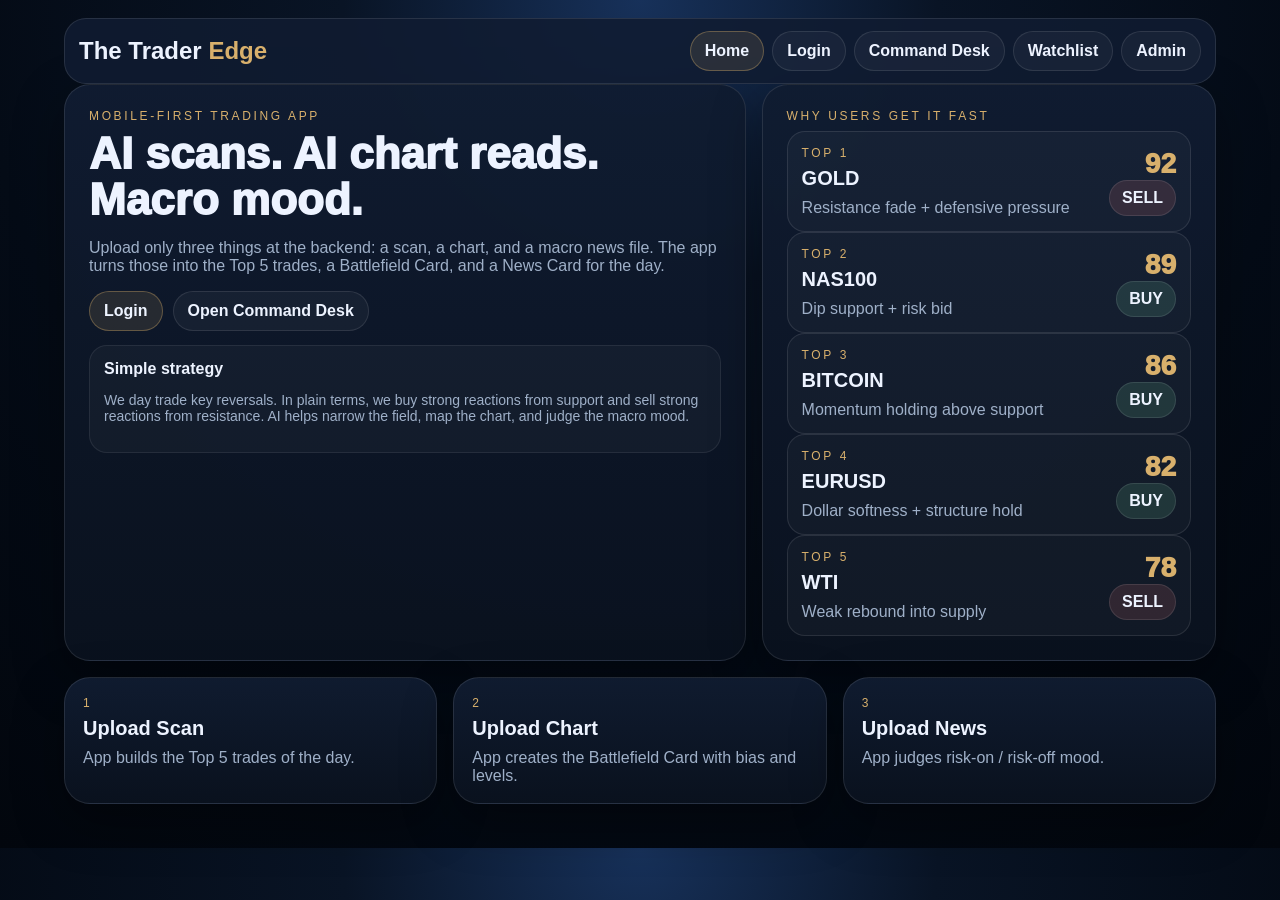
==== index.html @ cbb63a42 "Simplify app to 3-upload flow ￼" ====
<!doctype html><html><head><meta charset="utf-8"><meta name="viewport" content="width=device-width,initial-scale=1"><title>Home</title><link rel="stylesheet" href="assets/styles.css"><script src="assets/app.js"></script></head><body onload="renderTop5List()"><div class="wrap"><script>document.write(nav("Home"))</script>
<div class="grid hero-grid">
  <div class="panel hero">
    <div class="eyebrow">Mobile-first trading app</div>
    <h1>AI scans. AI chart reads. Macro mood.</h1>
    <p class="lead">Upload only three things at the backend: a scan, a chart, and a macro news file. The app turns those into the Top 5 trades, a Battlefield Card, and a News Card for the day.</p>
    <div class="actions"><a class="btn primary" href="login.html">Login</a><a class="btn" href="dashboard.html">Open Command Desk</a></div>
    <div class="box"><strong>Simple strategy</strong><p class="mobile-note">We day trade key reversals. In plain terms, we buy strong reactions from support and sell strong reactions from resistance. AI helps narrow the field, map the chart, and judge the macro mood.</p></div>
  </div>
  <div class="panel hero"><div class="eyebrow">Why users get it fast</div><div id="top5List"></div></div>
</div>
<div class="grid cards" style="margin-top:16px">
  <div class="tile"><div class="eyebrow">1</div><h3>Upload Scan</h3><div class="note">App builds the Top 5 trades of the day.</div></div>
  <div class="tile"><div class="eyebrow">2</div><h3>Upload Chart</h3><div class="note">App creates the Battlefield Card with bias and levels.</div></div>
  <div class="tile"><div class="eyebrow">3</div><h3>Upload News</h3><div class="note">App judges risk-on / risk-off mood.</div></div>
</div>
</div></body></html>
---- assets/styles.css ----
:root{--bg:#06101f;--panel:#101c31;--text:#edf3ff;--muted:#9fb0c8;--line:rgba(255,255,255,.10);--gold:#d8b06c;--green:#7ad8a3;--red:#ef7c7c;--blue:#7eb6ff}*{box-sizing:border-box}html,body{margin:0;background:radial-gradient(circle at top,#17315a 0,#091425 28%,#040b16 62%,#02060d 100%);font-family:Inter,Arial,sans-serif;color:var(--text)}a{text-decoration:none;color:inherit}.wrap{max-width:1180px;margin:0 auto;padding:18px 14px 44px}.nav{display:flex;justify-content:space-between;align-items:center;gap:10px;flex-wrap:wrap;padding:12px 14px;border:1px solid var(--line);border-radius:22px;background:rgba(16,28,49,.88);position:sticky;top:10px;z-index:5}.brand{font-weight:900;font-size:24px}.brand span{color:var(--gold)}.links{display:flex;gap:8px;flex-wrap:wrap}.links a,.btn{padding:10px 14px;border-radius:999px;border:1px solid var(--line);background:rgba(255,255,255,.04);font-weight:800;color:var(--text);cursor:pointer}.links a.active,.btn.primary{background:rgba(216,176,108,.12);border-color:rgba(216,176,108,.35)}.panel,.card,.tile,.login-box{border:1px solid var(--line);border-radius:26px;background:linear-gradient(180deg,rgba(16,28,49,.96),rgba(10,18,31,.96));box-shadow:0 18px 50px rgba(0,0,0,.35);padding:18px}.hero{padding:24px}.eyebrow{font-size:12px;letter-spacing:.22em;text-transform:uppercase;color:var(--gold);margin-bottom:8px}h1,h2,h3{margin:0 0 10px;line-height:1.05}h1{font-size:44px;font-weight:950}h2{font-size:28px}h3{font-size:20px}.lead,.sub,.note,label{color:var(--muted)}.actions,.chips,.top5-strip{display:flex;gap:10px;flex-wrap:wrap;margin-top:12px}.chip,.pill{padding:8px 12px;border-radius:999px;border:1px solid var(--line);background:rgba(255,255,255,.04);font-weight:800}.buy{background:rgba(122,216,163,.14)}.sell{background:rgba(239,124,124,.14)}.neutral{background:rgba(126,182,255,.12)}.grid{display:grid;gap:16px}.grid.hero-grid{grid-template-columns:1.2fr .8fr}.grid.cards,.grid.dashboard{grid-template-columns:1fr}.login-box{max-width:480px;margin:24px auto}.field{display:grid;gap:8px;margin-top:12px}input,select,textarea{width:100%;padding:12px;border-radius:14px;border:1px solid var(--line);background:rgba(255,255,255,.04);color:var(--text)}.top5-item{display:flex;justify-content:space-between;gap:12px;align-items:center;padding:14px;border-radius:18px;border:1px solid var(--line);background:rgba(255,255,255,.03)}.score{font-size:28px;font-weight:950;color:var(--gold)}.card-header{display:flex;justify-content:space-between;gap:10px;align-items:flex-start}.card-title{font-size:34px;font-weight:950}.intel{background:radial-gradient(circle at top right,rgba(126,182,255,.18),transparent 22%),linear-gradient(180deg,#152949,#091320)}.battle{background:radial-gradient(circle at top right,rgba(216,176,108,.18),transparent 26%),linear-gradient(180deg,#311d0e,#0a111d)}.news{background:radial-gradient(circle at top right,rgba(216,176,108,.10),transparent 24%),linear-gradient(180deg,#24170f,#09111d)}.box{margin-top:14px;padding:14px;border:1px solid rgba(255,255,255,.08);border-radius:18px;background:rgba(255,255,255,.03)}.scanrow{display:grid;grid-template-columns:120px 1fr;gap:10px;padding:10px 0;border-bottom:1px solid rgba(255,255,255,.08)}.scanrow:last-child{border-bottom:none}.levels{display:grid;grid-template-columns:1fr 1fr;gap:12px;margin-top:14px}.level{padding:14px;border-radius:18px;border:1px solid rgba(255,255,255,.08);background:rgba(255,255,255,.03)}.level strong{display:block;font-size:18px;margin-bottom:6px}.watchlist-row{display:flex;justify-content:space-between;align-items:center;gap:12px;padding:14px;border-radius:18px;border:1px solid rgba(255,255,255,.08);background:rgba(255,255,255,.03);margin-top:10px}.watchlist-row button,.top5-pick{padding:10px 12px;border-radius:14px;border:1px solid var(--line);background:rgba(255,255,255,.04);color:var(--text);font-weight:800}.top5-pick.active{border-color:rgba(216,176,108,.35);background:rgba(216,176,108,.12)}.mobile-note{font-size:14px;color:var(--muted)}.admin-grid{display:grid;grid-template-columns:1fr;gap:16px}.upload-box{padding:18px;border-radius:22px;border:1px solid rgba(255,255,255,.10);background:rgba(255,255,255,.03)}.upload-box input[type=file]{margin-top:8px}.upload-name{margin-top:10px;padding:10px 12px;border:1px dashed rgba(255,255,255,.16);border-radius:14px;color:var(--muted)}.status{margin-top:14px;padding:14px;border-radius:16px;border:1px solid rgba(122,216,163,.28);background:rgba(122,216,163,.08)}@media(min-width:880px){.grid.cards{grid-template-columns:repeat(3,1fr)}.grid.dashboard{grid-template-columns:1fr 1fr 1fr}.admin-grid{grid-template-columns:1fr 1fr 1fr}.levels{grid-template-columns:1fr 1fr}.upload-main{grid-column:span 3}}@media(max-width:879px){.grid.hero-grid{grid-template-columns:1fr}}
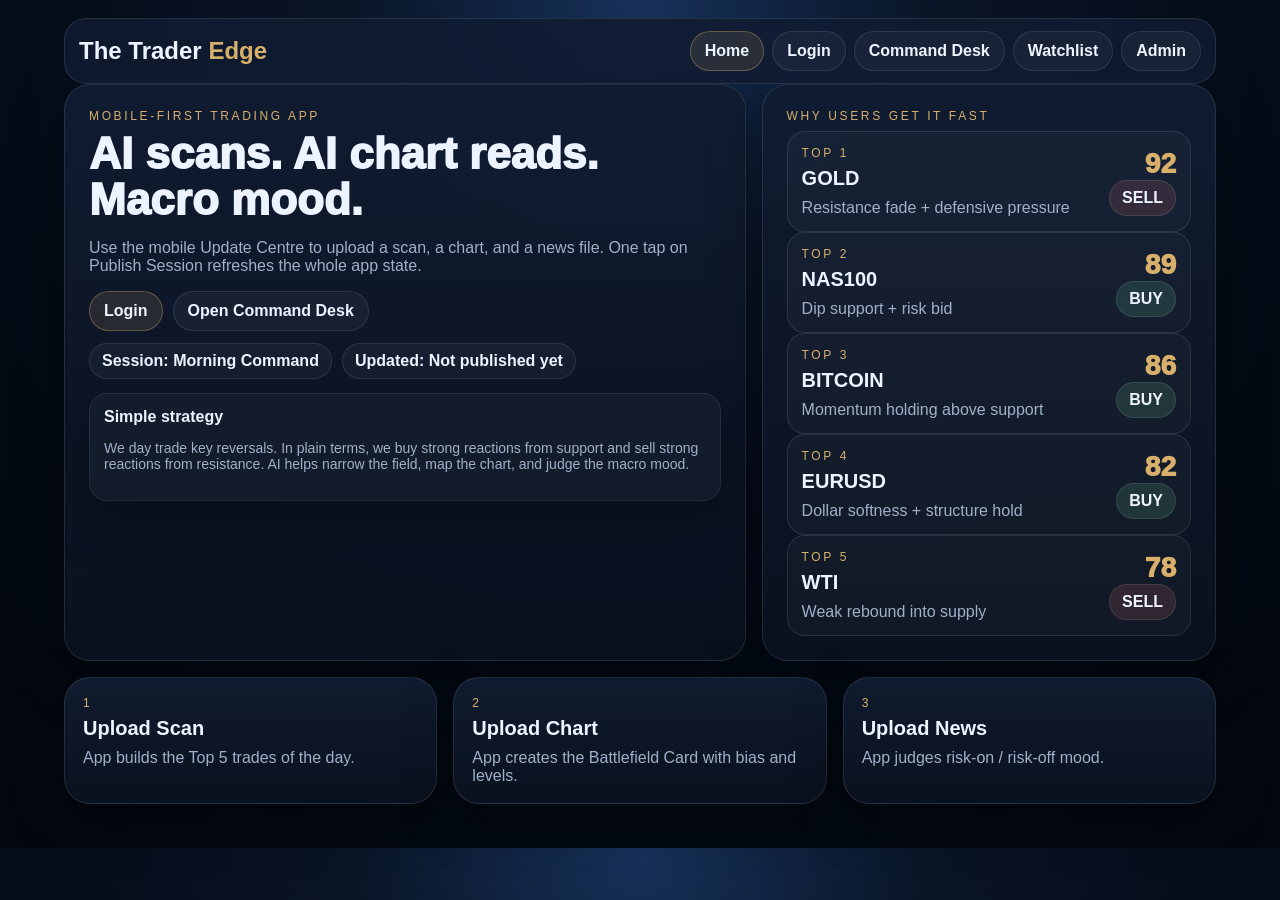
==== commit f52b6a2e: "Build mobile Update Centre with 3 uploads and Publish Session" ====
--- a/index.html
+++ b/index.html
@@ -1,10 +1,11 @@
-<!doctype html><html><head><meta charset="utf-8"><meta name="viewport" content="width=device-width,initial-scale=1"><title>Home</title><link rel="stylesheet" href="assets/styles.css"><script src="assets/app.js"></script></head><body onload="renderTop5List()"><div class="wrap"><script>document.write(nav("Home"))</script>
+<!doctype html><html><head><meta charset="utf-8"><meta name="viewport" content="width=device-width,initial-scale=1"><title>Home</title><link rel="stylesheet" href="assets/styles.css"><script src="assets/app.js"></script></head><body onload="renderHomeMeta()"><div class="wrap"><script>document.write(nav("Home"))</script>
 <div class="grid hero-grid">
   <div class="panel hero">
     <div class="eyebrow">Mobile-first trading app</div>
     <h1>AI scans. AI chart reads. Macro mood.</h1>
-    <p class="lead">Upload only three things at the backend: a scan, a chart, and a macro news file. The app turns those into the Top 5 trades, a Battlefield Card, and a News Card for the day.</p>
+    <p class="lead">Use the mobile Update Centre to upload a scan, a chart, and a news file. One tap on Publish Session refreshes the whole app state.</p>
     <div class="actions"><a class="btn primary" href="login.html">Login</a><a class="btn" href="dashboard.html">Open Command Desk</a></div>
+    <div id="homeMeta" class="chips"></div>
     <div class="box"><strong>Simple strategy</strong><p class="mobile-note">We day trade key reversals. In plain terms, we buy strong reactions from support and sell strong reactions from resistance. AI helps narrow the field, map the chart, and judge the macro mood.</p></div>
   </div>
   <div class="panel hero"><div class="eyebrow">Why users get it fast</div><div id="top5List"></div></div>
--- a/assets/styles.css
+++ b/assets/styles.css
@@ -1 +1,32 @@
-:root{--bg:#06101f;--panel:#101c31;--text:#edf3ff;--muted:#9fb0c8;--line:rgba(255,255,255,.10);--gold:#d8b06c;--green:#7ad8a3;--red:#ef7c7c;--blue:#7eb6ff}*{box-sizing:border-box}html,body{margin:0;background:radial-gradient(circle at top,#17315a 0,#091425 28%,#040b16 62%,#02060d 100%);font-family:Inter,Arial,sans-serif;color:var(--text)}a{text-decoration:none;color:inherit}.wrap{max-width:1180px;margin:0 auto;padding:18px 14px 44px}.nav{display:flex;justify-content:space-between;align-items:center;gap:10px;flex-wrap:wrap;padding:12px 14px;border:1px solid var(--line);border-radius:22px;background:rgba(16,28,49,.88);position:sticky;top:10px;z-index:5}.brand{font-weight:900;font-size:24px}.brand span{color:var(--gold)}.links{display:flex;gap:8px;flex-wrap:wrap}.links a,.btn{padding:10px 14px;border-radius:999px;border:1px solid var(--line);background:rgba(255,255,255,.04);font-weight:800;color:var(--text);cursor:pointer}.links a.active,.btn.primary{background:rgba(216,176,108,.12);border-color:rgba(216,176,108,.35)}.panel,.card,.tile,.login-box{border:1px solid var(--line);border-radius:26px;background:linear-gradient(180deg,rgba(16,28,49,.96),rgba(10,18,31,.96));box-shadow:0 18px 50px rgba(0,0,0,.35);padding:18px}.hero{padding:24px}.eyebrow{font-size:12px;letter-spacing:.22em;text-transform:uppercase;color:var(--gold);margin-bottom:8px}h1,h2,h3{margin:0 0 10px;line-height:1.05}h1{font-size:44px;font-weight:950}h2{font-size:28px}h3{font-size:20px}.lead,.sub,.note,label{color:var(--muted)}.actions,.chips,.top5-strip{display:flex;gap:10px;flex-wrap:wrap;margin-top:12px}.chip,.pill{padding:8px 12px;border-radius:999px;border:1px solid var(--line);background:rgba(255,255,255,.04);font-weight:800}.buy{background:rgba(122,216,163,.14)}.sell{background:rgba(239,124,124,.14)}.neutral{background:rgba(126,182,255,.12)}.grid{display:grid;gap:16px}.grid.hero-grid{grid-template-columns:1.2fr .8fr}.grid.cards,.grid.dashboard{grid-template-columns:1fr}.login-box{max-width:480px;margin:24px auto}.field{display:grid;gap:8px;margin-top:12px}input,select,textarea{width:100%;padding:12px;border-radius:14px;border:1px solid var(--line);background:rgba(255,255,255,.04);color:var(--text)}.top5-item{display:flex;justify-content:space-between;gap:12px;align-items:center;padding:14px;border-radius:18px;border:1px solid var(--line);background:rgba(255,255,255,.03)}.score{font-size:28px;font-weight:950;color:var(--gold)}.card-header{display:flex;justify-content:space-between;gap:10px;align-items:flex-start}.card-title{font-size:34px;font-weight:950}.intel{background:radial-gradient(circle at top right,rgba(126,182,255,.18),transparent 22%),linear-gradient(180deg,#152949,#091320)}.battle{background:radial-gradient(circle at top right,rgba(216,176,108,.18),transparent 26%),linear-gradient(180deg,#311d0e,#0a111d)}.news{background:radial-gradient(circle at top right,rgba(216,176,108,.10),transparent 24%),linear-gradient(180deg,#24170f,#09111d)}.box{margin-top:14px;padding:14px;border:1px solid rgba(255,255,255,.08);border-radius:18px;background:rgba(255,255,255,.03)}.scanrow{display:grid;grid-template-columns:120px 1fr;gap:10px;padding:10px 0;border-bottom:1px solid rgba(255,255,255,.08)}.scanrow:last-child{border-bottom:none}.levels{display:grid;grid-template-columns:1fr 1fr;gap:12px;margin-top:14px}.level{padding:14px;border-radius:18px;border:1px solid rgba(255,255,255,.08);background:rgba(255,255,255,.03)}.level strong{display:block;font-size:18px;margin-bottom:6px}.watchlist-row{display:flex;justify-content:space-between;align-items:center;gap:12px;padding:14px;border-radius:18px;border:1px solid rgba(255,255,255,.08);background:rgba(255,255,255,.03);margin-top:10px}.watchlist-row button,.top5-pick{padding:10px 12px;border-radius:14px;border:1px solid var(--line);background:rgba(255,255,255,.04);color:var(--text);font-weight:800}.top5-pick.active{border-color:rgba(216,176,108,.35);background:rgba(216,176,108,.12)}.mobile-note{font-size:14px;color:var(--muted)}.admin-grid{display:grid;grid-template-columns:1fr;gap:16px}.upload-box{padding:18px;border-radius:22px;border:1px solid rgba(255,255,255,.10);background:rgba(255,255,255,.03)}.upload-box input[type=file]{margin-top:8px}.upload-name{margin-top:10px;padding:10px 12px;border:1px dashed rgba(255,255,255,.16);border-radius:14px;color:var(--muted)}.status{margin-top:14px;padding:14px;border-radius:16px;border:1px solid rgba(122,216,163,.28);background:rgba(122,216,163,.08)}@media(min-width:880px){.grid.cards{grid-template-columns:repeat(3,1fr)}.grid.dashboard{grid-template-columns:1fr 1fr 1fr}.admin-grid{grid-template-columns:1fr 1fr 1fr}.levels{grid-template-columns:1fr 1fr}.upload-main{grid-column:span 3}}@media(max-width:879px){.grid.hero-grid{grid-template-columns:1fr}}+
+:root{--bg:#06101f;--panel:#101c31;--text:#edf3ff;--muted:#9fb0c8;--line:rgba(255,255,255,.10);--gold:#d8b06c;--green:#7ad8a3;--red:#ef7c7c;--blue:#7eb6ff}
+*{box-sizing:border-box}html,body{margin:0;background:radial-gradient(circle at top,#17315a 0,#091425 28%,#040b16 62%,#02060d 100%);font-family:Inter,Arial,sans-serif;color:var(--text)}
+a{text-decoration:none;color:inherit}.wrap{max-width:1180px;margin:0 auto;padding:18px 14px 44px}
+.nav{display:flex;justify-content:space-between;align-items:center;gap:10px;flex-wrap:wrap;padding:12px 14px;border:1px solid var(--line);border-radius:22px;background:rgba(16,28,49,.88);position:sticky;top:10px;z-index:5}
+.brand{font-weight:900;font-size:24px}.brand span{color:var(--gold)}.links{display:flex;gap:8px;flex-wrap:wrap}
+.links a,.btn{padding:10px 14px;border-radius:999px;border:1px solid var(--line);background:rgba(255,255,255,.04);font-weight:800;color:var(--text);cursor:pointer}
+.links a.active,.btn.primary{background:rgba(216,176,108,.12);border-color:rgba(216,176,108,.35)}
+.panel,.card,.tile,.login-box,.box,.upload-card{border:1px solid var(--line);border-radius:26px;background:linear-gradient(180deg,rgba(16,28,49,.96),rgba(10,18,31,.96));box-shadow:0 18px 50px rgba(0,0,0,.35);padding:18px}
+.hero{padding:24px}.eyebrow{font-size:12px;letter-spacing:.22em;text-transform:uppercase;color:var(--gold);margin-bottom:8px}
+h1,h2,h3{margin:0 0 10px;line-height:1.05}h1{font-size:44px;font-weight:950}h2{font-size:28px}h3{font-size:20px}
+.lead,.sub,.note,label{color:var(--muted)}.actions,.chips,.top5-strip{display:flex;gap:10px;flex-wrap:wrap;margin-top:12px}
+.chip,.pill{padding:8px 12px;border-radius:999px;border:1px solid var(--line);background:rgba(255,255,255,.04);font-weight:800}.buy{background:rgba(122,216,163,.14)}.sell{background:rgba(239,124,124,.14)}.neutral{background:rgba(126,182,255,.12)}
+.grid{display:grid;gap:16px}.grid.hero-grid{grid-template-columns:1.2fr .8fr}.grid.cards,.grid.dashboard{grid-template-columns:1fr}.grid.uploads{grid-template-columns:1fr}
+.login-box{max-width:480px;margin:24px auto}.field{display:grid;gap:8px;margin-top:12px}
+input,select,textarea{width:100%;padding:12px;border-radius:14px;border:1px solid var(--line);background:rgba(255,255,255,.04);color:var(--text)}
+.top5-item{display:flex;justify-content:space-between;gap:12px;align-items:center;padding:14px;border-radius:18px;border:1px solid var(--line);background:rgba(255,255,255,.03)}.score{font-size:28px;font-weight:950;color:var(--gold)}
+.card-header{display:flex;justify-content:space-between;gap:10px;align-items:flex-start}.card-title{font-size:34px;font-weight:950}
+.intel{background:radial-gradient(circle at top right,rgba(126,182,255,.18),transparent 22%),linear-gradient(180deg,#152949,#091320)}
+.battle{background:radial-gradient(circle at top right,rgba(216,176,108,.18),transparent 26%),linear-gradient(180deg,#311d0e,#0a111d)}
+.news{background:radial-gradient(circle at top right,rgba(216,176,108,.10),transparent 24%),linear-gradient(180deg,#24170f,#09111d)}
+.box{margin-top:14px;padding:14px;border:1px solid rgba(255,255,255,.08);border-radius:18px;background:rgba(255,255,255,.03)}
+.scanrow{display:grid;grid-template-columns:120px 1fr;gap:10px;padding:10px 0;border-bottom:1px solid rgba(255,255,255,.08)}.scanrow:last-child{border-bottom:none}
+.levels{display:grid;grid-template-columns:1fr 1fr;gap:12px;margin-top:14px}.level{padding:14px;border-radius:18px;border:1px solid rgba(255,255,255,.08);background:rgba(255,255,255,.03)}.level strong{display:block;font-size:18px;margin-bottom:6px}
+.watchlist-row{display:flex;justify-content:space-between;align-items:center;gap:12px;padding:14px;border-radius:18px;border:1px solid rgba(255,255,255,.08);background:rgba(255,255,255,.03);margin-top:10px}
+.watchlist-row button,.top5-pick{padding:10px 12px;border-radius:14px;border:1px solid var(--line);background:rgba(255,255,255,.04);color:var(--text);font-weight:800}
+.top5-pick.active{border-color:rgba(216,176,108,.35);background:rgba(216,176,108,.12)}.mobile-note{font-size:14px;color:var(--muted)}
+.upload-card input[type=file]{margin-top:8px}.upload-name{margin-top:10px;padding:10px 12px;border:1px dashed rgba(255,255,255,.16);border-radius:14px;color:var(--muted)}
+.status{margin-top:14px;padding:14px;border-radius:16px;border:1px solid rgba(122,216,163,.28);background:rgba(122,216,163,.08)}
+.session-summary{display:grid;gap:10px;margin-top:14px}
+@media(min-width:880px){.grid.cards{grid-template-columns:repeat(3,1fr)}.grid.dashboard{grid-template-columns:1fr 1fr 1fr}.grid.uploads{grid-template-columns:repeat(3,1fr)}.levels{grid-template-columns:1fr 1fr}}
+@media(max-width:879px){.grid.hero-grid{grid-template-columns:1fr}}
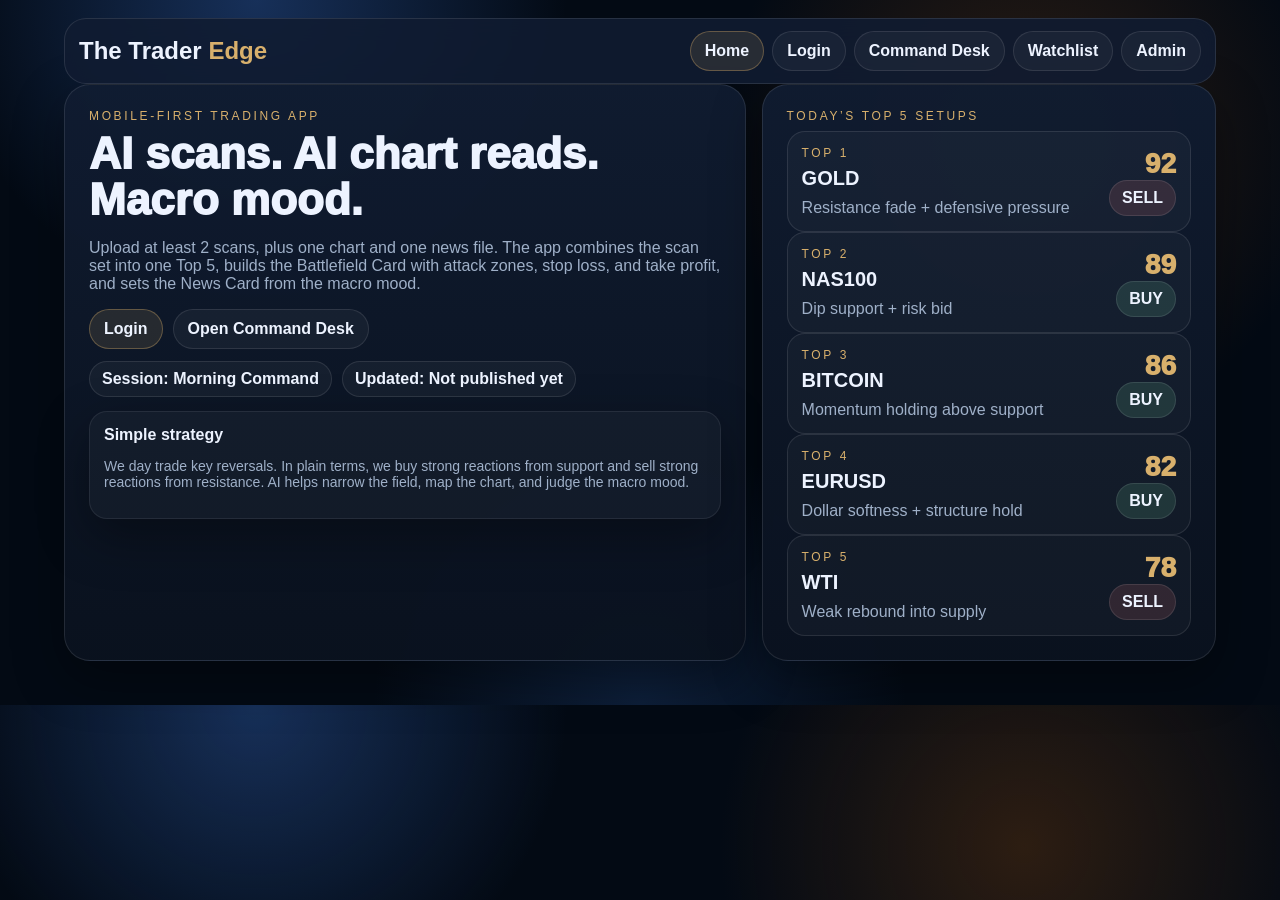
==== commit 5f3a04b4: "Trader Edge app with splash screen" ====
--- a/index.html
+++ b/index.html
@@ -3,16 +3,11 @@
   <div class="panel hero">
     <div class="eyebrow">Mobile-first trading app</div>
     <h1>AI scans. AI chart reads. Macro mood.</h1>
-    <p class="lead">Use the mobile Update Centre to upload a scan, a chart, and a news file. One tap on Publish Session refreshes the whole app state.</p>
+    <p class="lead">Upload at least 2 scans, plus one chart and one news file. The app combines the scan set into one Top 5, builds the Battlefield Card with attack zones, stop loss, and take profit, and sets the News Card from the macro mood.</p>
     <div class="actions"><a class="btn primary" href="login.html">Login</a><a class="btn" href="dashboard.html">Open Command Desk</a></div>
     <div id="homeMeta" class="chips"></div>
     <div class="box"><strong>Simple strategy</strong><p class="mobile-note">We day trade key reversals. In plain terms, we buy strong reactions from support and sell strong reactions from resistance. AI helps narrow the field, map the chart, and judge the macro mood.</p></div>
   </div>
-  <div class="panel hero"><div class="eyebrow">Why users get it fast</div><div id="top5List"></div></div>
-</div>
-<div class="grid cards" style="margin-top:16px">
-  <div class="tile"><div class="eyebrow">1</div><h3>Upload Scan</h3><div class="note">App builds the Top 5 trades of the day.</div></div>
-  <div class="tile"><div class="eyebrow">2</div><h3>Upload Chart</h3><div class="note">App creates the Battlefield Card with bias and levels.</div></div>
-  <div class="tile"><div class="eyebrow">3</div><h3>Upload News</h3><div class="note">App judges risk-on / risk-off mood.</div></div>
+  <div class="panel hero"><div class="eyebrow">Today’s Top 5 Setups</div><div id="top5List"></div></div>
 </div>
 </div></body></html>
--- a/assets/styles.css
+++ b/assets/styles.css
@@ -1,12 +1,17 @@
 
 :root{--bg:#06101f;--panel:#101c31;--text:#edf3ff;--muted:#9fb0c8;--line:rgba(255,255,255,.10);--gold:#d8b06c;--green:#7ad8a3;--red:#ef7c7c;--blue:#7eb6ff}
-*{box-sizing:border-box}html,body{margin:0;background:radial-gradient(circle at top,#17315a 0,#091425 28%,#040b16 62%,#02060d 100%);font-family:Inter,Arial,sans-serif;color:var(--text)}
+*{box-sizing:border-box}html,body{margin:0;background:
+radial-gradient(circle at 20% 0%, rgba(39,79,146,.55), transparent 25%),
+radial-gradient(circle at 80% 20%, rgba(95,52,15,.45), transparent 26%),
+radial-gradient(circle at 50% 100%, rgba(32,70,128,.35), transparent 28%),
+#030a14;
+font-family:Inter,Arial,sans-serif;color:var(--text)}
 a{text-decoration:none;color:inherit}.wrap{max-width:1180px;margin:0 auto;padding:18px 14px 44px}
-.nav{display:flex;justify-content:space-between;align-items:center;gap:10px;flex-wrap:wrap;padding:12px 14px;border:1px solid var(--line);border-radius:22px;background:rgba(16,28,49,.88);position:sticky;top:10px;z-index:5}
+.nav{display:flex;justify-content:space-between;align-items:center;gap:10px;flex-wrap:wrap;padding:12px 14px;border:1px solid var(--line);border-radius:22px;background:rgba(16,28,49,.88);backdrop-filter:blur(12px);position:sticky;top:10px;z-index:5}
 .brand{font-weight:900;font-size:24px}.brand span{color:var(--gold)}.links{display:flex;gap:8px;flex-wrap:wrap}
 .links a,.btn{padding:10px 14px;border-radius:999px;border:1px solid var(--line);background:rgba(255,255,255,.04);font-weight:800;color:var(--text);cursor:pointer}
 .links a.active,.btn.primary{background:rgba(216,176,108,.12);border-color:rgba(216,176,108,.35)}
-.panel,.card,.tile,.login-box,.box,.upload-card{border:1px solid var(--line);border-radius:26px;background:linear-gradient(180deg,rgba(16,28,49,.96),rgba(10,18,31,.96));box-shadow:0 18px 50px rgba(0,0,0,.35);padding:18px}
+.panel,.card,.tile,.login-box,.box,.upload-card,.splash-card{border:1px solid var(--line);border-radius:26px;background:linear-gradient(180deg,rgba(16,28,49,.96),rgba(10,18,31,.96));box-shadow:0 18px 50px rgba(0,0,0,.35);padding:18px}
 .hero{padding:24px}.eyebrow{font-size:12px;letter-spacing:.22em;text-transform:uppercase;color:var(--gold);margin-bottom:8px}
 h1,h2,h3{margin:0 0 10px;line-height:1.05}h1{font-size:44px;font-weight:950}h2{font-size:28px}h3{font-size:20px}
 .lead,.sub,.note,label{color:var(--muted)}.actions,.chips,.top5-strip{display:flex;gap:10px;flex-wrap:wrap;margin-top:12px}
@@ -27,6 +32,43 @@
 .top5-pick.active{border-color:rgba(216,176,108,.35);background:rgba(216,176,108,.12)}.mobile-note{font-size:14px;color:var(--muted)}
 .upload-card input[type=file]{margin-top:8px}.upload-name{margin-top:10px;padding:10px 12px;border:1px dashed rgba(255,255,255,.16);border-radius:14px;color:var(--muted)}
 .status{margin-top:14px;padding:14px;border-radius:16px;border:1px solid rgba(122,216,163,.28);background:rgba(122,216,163,.08)}
-.session-summary{display:grid;gap:10px;margin-top:14px}
-@media(min-width:880px){.grid.cards{grid-template-columns:repeat(3,1fr)}.grid.dashboard{grid-template-columns:1fr 1fr 1fr}.grid.uploads{grid-template-columns:repeat(3,1fr)}.levels{grid-template-columns:1fr 1fr}}
-@media(max-width:879px){.grid.hero-grid{grid-template-columns:1fr}}
+.zonechart{margin-top:14px;height:260px;border:1px solid rgba(255,255,255,.08);border-radius:20px;background:
+repeating-linear-gradient(to bottom, transparent, transparent 42px, rgba(255,255,255,.05) 43px),
+repeating-linear-gradient(to right, transparent, transparent 58px, rgba(255,255,255,.05) 59px),
+linear-gradient(180deg, rgba(255,255,255,.02), rgba(255,255,255,.01));position:relative;overflow:hidden}
+.zonebox{position:absolute;left:52%;width:26%;height:96px;border-radius:12px;border:1px solid rgba(216,176,108,.45);background:rgba(216,176,108,.18)}
+.zonebox.up{top:124px}.zonebox.down{top:54px}
+.zline{position:absolute;left:0;right:0;border-top:2px dashed rgba(255,255,255,.22)}
+.zstop{border-top-color:var(--red);top:30px}.zlive{border-top-color:#fff;top:130px}.zt1{border-top-color:var(--blue);top:185px}.zt2{border-top-color:var(--gold);top:225px}
+.zlabel{position:absolute;right:10px;padding:5px 9px;border-radius:10px;background:rgba(0,0,0,.45);border:1px solid rgba(255,255,255,.12);font-size:12px}
+.lstop{top:14px}.lentry{top:92px}.llive{top:116px}.lt1{top:169px}.lt2{top:209px}
+.arrow-route{position:absolute;font-size:62px;color:var(--gold)}
+.arrow-route.down{left:63%;top:138px;transform:rotate(90deg)}.arrow-route.up{left:63%;top:96px;transform:rotate(-90deg)}
+/* Splash */
+.splash-wrap{min-height:100vh;display:flex;align-items:center;justify-content:center;padding:24px}
+.splash-card{max-width:980px;width:100%;padding:22px;background:
+radial-gradient(circle at top right,rgba(216,176,108,.18),transparent 22%),
+radial-gradient(circle at bottom left,rgba(126,182,255,.18),transparent 28%),
+linear-gradient(180deg,#12233f,#09111e)}
+.splash-grid{display:grid;gap:18px}
+.splash-title{font-size:56px;font-weight:1000;line-height:.95}
+.splash-sub{font-size:20px;color:var(--muted);max-width:640px}
+.trump-board{margin-top:18px;padding:18px;border-radius:24px;border:1px solid rgba(255,255,255,.12);background:linear-gradient(180deg,rgba(255,255,255,.04),rgba(255,255,255,.02))}
+.battle-scene{position:relative;height:420px;border-radius:24px;overflow:hidden;border:1px solid rgba(255,255,255,.08);background:
+radial-gradient(circle at 15% 25%,rgba(126,182,255,.18),transparent 20%),
+radial-gradient(circle at 85% 15%,rgba(216,176,108,.14),transparent 24%),
+linear-gradient(180deg,#081425,#0d1830 45%,#08101d)}
+.attack-zone{position:absolute;left:59%;top:105px;width:20%;height:88px;border-radius:18px;border:1px solid rgba(216,176,108,.55);background:rgba(216,176,108,.18);box-shadow:0 0 32px rgba(216,176,108,.16)}
+.price-road{position:absolute;left:7%;right:22%;top:56%;height:7px;background:linear-gradient(90deg,rgba(126,182,255,.15),rgba(126,182,255,.9));border-radius:999px;transform:rotate(-10deg);box-shadow:0 0 22px rgba(126,182,255,.38)}
+.price-road::after{content:"";position:absolute;right:-7px;top:-7px;width:20px;height:20px;background:var(--blue);border-radius:50%;box-shadow:0 0 20px rgba(126,182,255,.65)}
+.line-stop,.line-t1,.line-t2,.line-entry{position:absolute;left:6%;right:6%;border-top:2px dashed rgba(255,255,255,.22)}
+.line-stop{top:80px;border-top-color:var(--red)}.line-entry{top:148px;border-top-color:rgba(216,176,108,.85)}.line-t1{top:260px;border-top-color:var(--blue)}.line-t2{top:332px;border-top-color:var(--gold)}
+.label{position:absolute;right:16px;padding:8px 12px;border-radius:12px;border:1px solid rgba(255,255,255,.12);background:rgba(0,0,0,.42);font-weight:800}
+.ls{top:58px}.le{top:126px}.ltg1{top:238px}.ltg2{top:310px}
+.mission-card{position:absolute;left:18px;bottom:18px;width:290px;padding:18px;border-radius:20px;border:1px solid rgba(255,255,255,.10);background:rgba(10,18,31,.78);backdrop-filter:blur(8px)}
+.mission-card h3{font-size:30px;margin-bottom:6px}
+.lets-go{display:inline-flex;align-items:center;gap:10px;margin-top:18px;padding:12px 18px;border-radius:999px;border:1px solid rgba(216,176,108,.35);background:rgba(216,176,108,.12);font-weight:900}
+.badge-row{display:flex;gap:10px;flex-wrap:wrap;margin-top:12px}
+.badge{padding:8px 12px;border-radius:999px;background:rgba(255,255,255,.05);border:1px solid rgba(255,255,255,.10);font-weight:800}
+@media(min-width:880px){.grid.cards{grid-template-columns:repeat(3,1fr)}.grid.dashboard{grid-template-columns:1fr 1fr 1fr}.grid.uploads{grid-template-columns:repeat(3,1fr)}.levels{grid-template-columns:1fr 1fr}.splash-grid{grid-template-columns:1fr}}
+@media(max-width:879px){.grid.hero-grid{grid-template-columns:1fr}.splash-title{font-size:42px}.battle-scene{height:330px}.mission-card{width:auto;right:18px}}
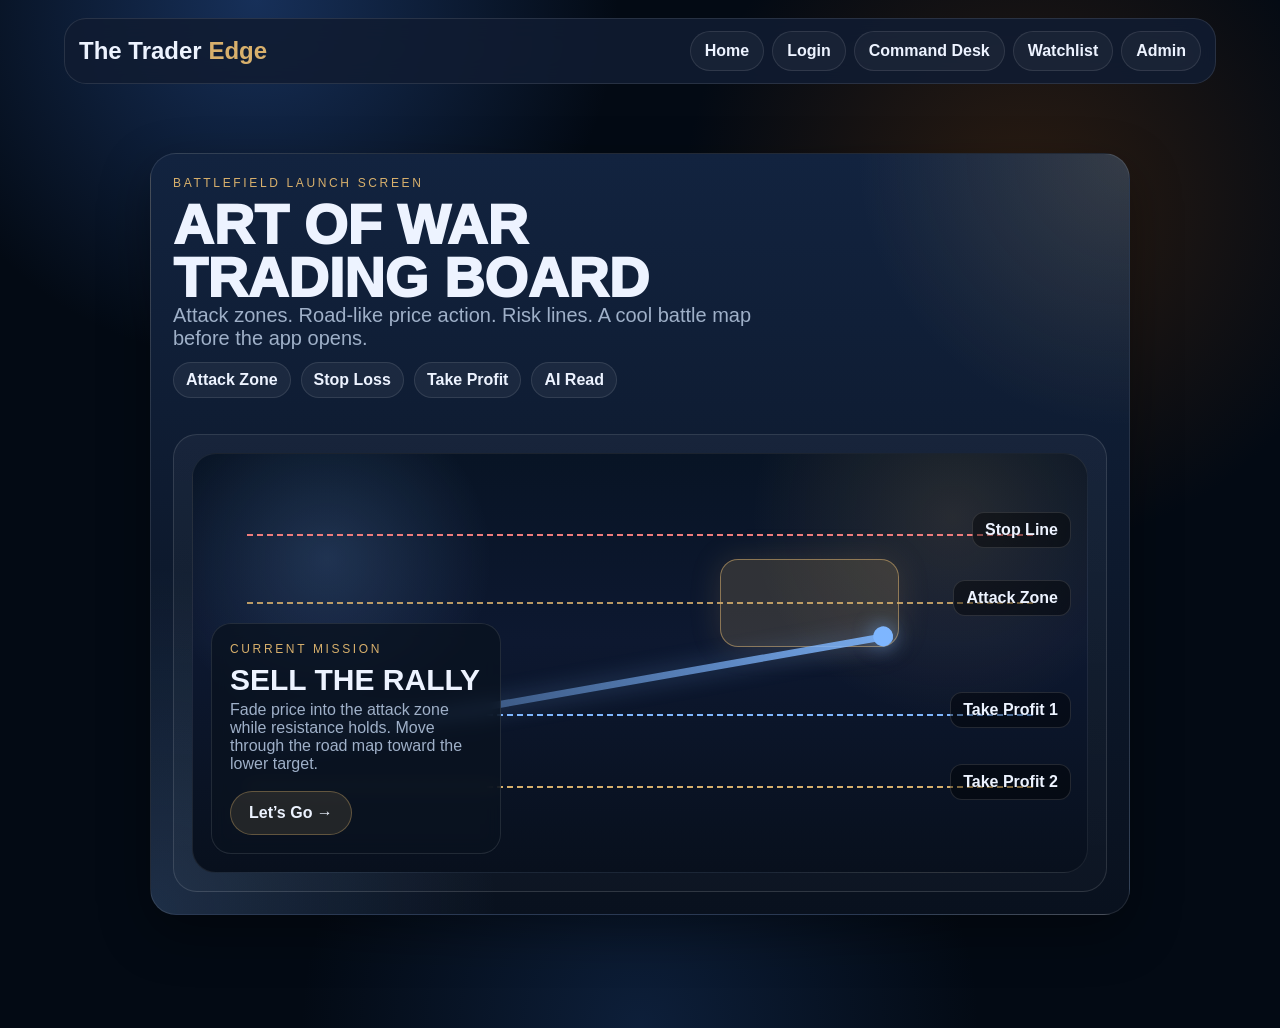
==== commit 09a4b155: "Default-home splash app" ====
--- a/index.html
+++ b/index.html
@@ -1,13 +1,39 @@
-<!doctype html><html><head><meta charset="utf-8"><meta name="viewport" content="width=device-width,initial-scale=1"><title>Home</title><link rel="stylesheet" href="assets/styles.css"><script src="assets/app.js"></script></head><body onload="renderHomeMeta()"><div class="wrap"><script>document.write(nav("Home"))</script>
-<div class="grid hero-grid">
-  <div class="panel hero">
-    <div class="eyebrow">Mobile-first trading app</div>
-    <h1>AI scans. AI chart reads. Macro mood.</h1>
-    <p class="lead">Upload at least 2 scans, plus one chart and one news file. The app combines the scan set into one Top 5, builds the Battlefield Card with attack zones, stop loss, and take profit, and sets the News Card from the macro mood.</p>
-    <div class="actions"><a class="btn primary" href="login.html">Login</a><a class="btn" href="dashboard.html">Open Command Desk</a></div>
-    <div id="homeMeta" class="chips"></div>
-    <div class="box"><strong>Simple strategy</strong><p class="mobile-note">We day trade key reversals. In plain terms, we buy strong reactions from support and sell strong reactions from resistance. AI helps narrow the field, map the chart, and judge the macro mood.</p></div>
+<!doctype html><html><head><meta charset="utf-8"><meta name="viewport" content="width=device-width,initial-scale=1"><title>Splash</title><link rel="stylesheet" href="assets/styles.css"><script src="assets/app.js"></script></head><body><div class="wrap"><script>document.write(nav(""))</script>
+<div class="splash-wrap">
+  <div class="splash-card">
+    <div class="eyebrow">Battlefield launch screen</div>
+    <div class="splash-grid">
+      <div>
+        <div class="splash-title">ART OF WAR<br>TRADING BOARD</div>
+        <div class="splash-sub">Attack zones. Road-like price action. Risk lines. A cool battle map before the app opens.</div>
+        <div class="badge-row">
+          <span class="badge">Attack Zone</span>
+          <span class="badge">Stop Loss</span>
+          <span class="badge">Take Profit</span>
+          <span class="badge">AI Read</span>
+        </div>
+      </div>
+      <div class="trump-board">
+        <div class="battle-scene">
+          <div class="line-stop"></div>
+          <div class="line-entry"></div>
+          <div class="line-t1"></div>
+          <div class="line-t2"></div>
+          <div class="attack-zone"></div>
+          <div class="price-road"></div>
+          <div class="label ls">Stop Line</div>
+          <div class="label le">Attack Zone</div>
+          <div class="label ltg1">Take Profit 1</div>
+          <div class="label ltg2">Take Profit 2</div>
+          <div class="mission-card">
+            <div class="eyebrow">Current mission</div>
+            <h3>SELL THE RALLY</h3>
+            <div class="note">Fade price into the attack zone while resistance holds. Move through the road map toward the lower target.</div>
+            <a class="lets-go" href="home.html">Let’s Go →</a>
+          </div>
+        </div>
+      </div>
+    </div>
   </div>
-  <div class="panel hero"><div class="eyebrow">Today’s Top 5 Setups</div><div id="top5List"></div></div>
 </div>
 </div></body></html>
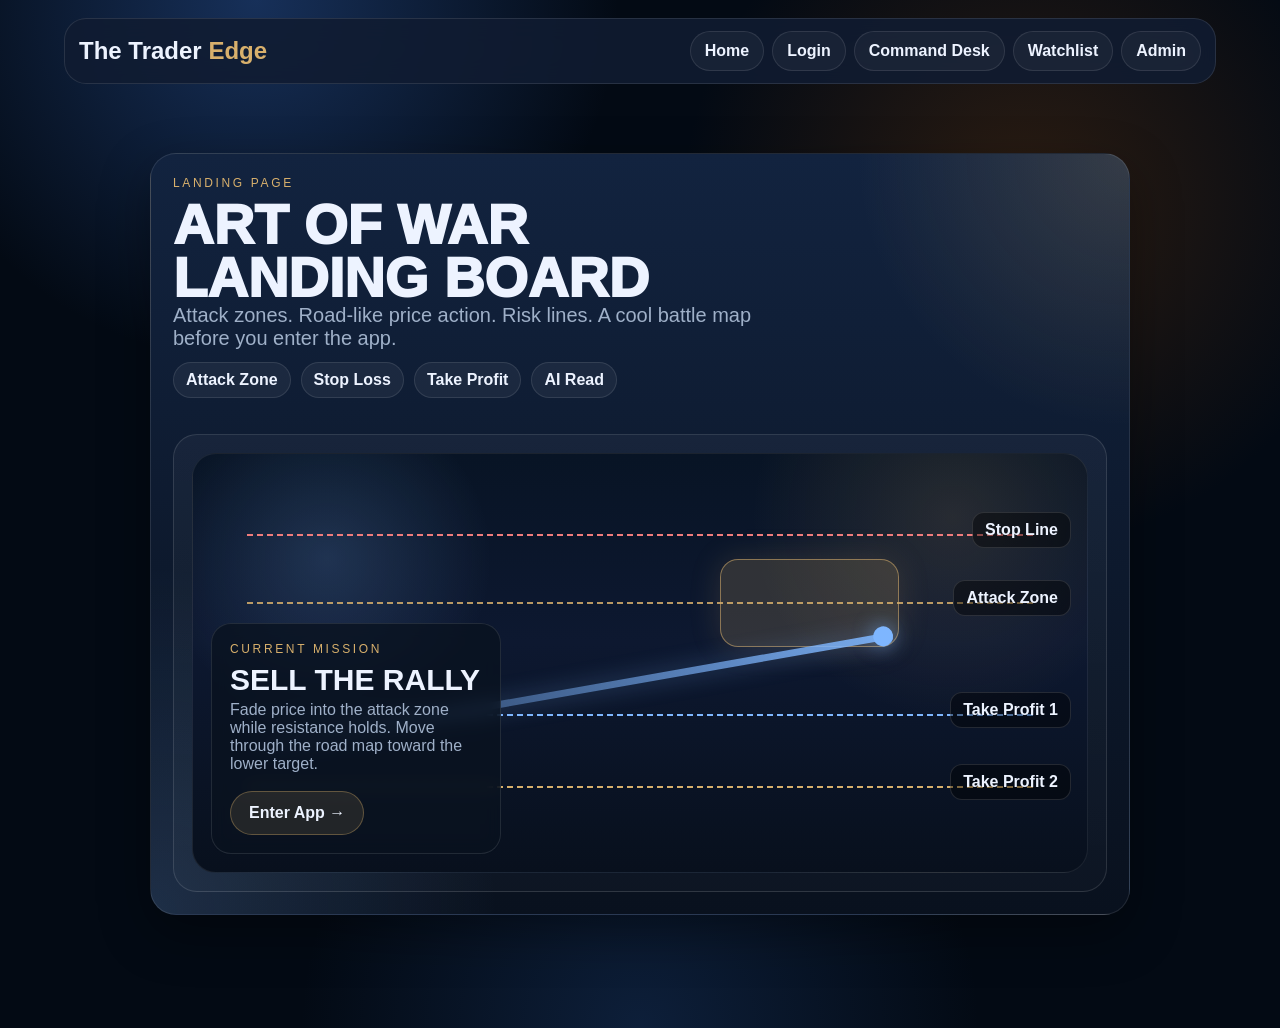
==== commit 0b9689a9: "Fix landing page and restore home page ￼" ====
--- a/index.html
+++ b/index.html
@@ -1,11 +1,20 @@
-<!doctype html><html><head><meta charset="utf-8"><meta name="viewport" content="width=device-width,initial-scale=1"><title>Splash</title><link rel="stylesheet" href="assets/styles.css"><script src="assets/app.js"></script></head><body><div class="wrap"><script>document.write(nav(""))</script>
+<!doctype html><html><head><meta charset="utf-8"><meta name="viewport" content="width=device-width,initial-scale=1"><title>Splash</title><link rel="stylesheet" href="assets/styles.css"><script src="assets/app.js"></script></head><body><div class="wrap"><div class="nav">
+<div class="brand">The Trader <span>Edge</span></div>
+<div class="links">
+<a href="home.html">Home</a>
+<a href="login.html">Login</a>
+<a href="dashboard.html">Command Desk</a>
+<a href="watchlist.html">Watchlist</a>
+<a href="admin.html">Admin</a>
+</div>
+</div>
 <div class="splash-wrap">
   <div class="splash-card">
-    <div class="eyebrow">Battlefield launch screen</div>
+    <div class="eyebrow">Landing page</div>
     <div class="splash-grid">
       <div>
-        <div class="splash-title">ART OF WAR<br>TRADING BOARD</div>
-        <div class="splash-sub">Attack zones. Road-like price action. Risk lines. A cool battle map before the app opens.</div>
+        <div class="splash-title">ART OF WAR<br>LANDING BOARD</div>
+        <div class="splash-sub">Attack zones. Road-like price action. Risk lines. A cool battle map before you enter the app.</div>
         <div class="badge-row">
           <span class="badge">Attack Zone</span>
           <span class="badge">Stop Loss</span>
@@ -29,7 +38,7 @@
             <div class="eyebrow">Current mission</div>
             <h3>SELL THE RALLY</h3>
             <div class="note">Fade price into the attack zone while resistance holds. Move through the road map toward the lower target.</div>
-            <a class="lets-go" href="home.html">Let’s Go →</a>
+            <a class="lets-go" href="home.html">Enter App →</a>
           </div>
         </div>
       </div>
--- a/assets/styles.css
+++ b/assets/styles.css
@@ -72,3 +72,213 @@
 .badge{padding:8px 12px;border-radius:999px;background:rgba(255,255,255,.05);border:1px solid rgba(255,255,255,.10);font-weight:800}
 @media(min-width:880px){.grid.cards{grid-template-columns:repeat(3,1fr)}.grid.dashboard{grid-template-columns:1fr 1fr 1fr}.grid.uploads{grid-template-columns:repeat(3,1fr)}.levels{grid-template-columns:1fr 1fr}.splash-grid{grid-template-columns:1fr}}
 @media(max-width:879px){.grid.hero-grid{grid-template-columns:1fr}.splash-title{font-size:42px}.battle-scene{height:330px}.mission-card{width:auto;right:18px}}
+
+
+/* Mobile splash chart fix */
+@media(max-width: 879px){
+  .splash-wrap{
+    min-height:auto;
+    align-items:flex-start;
+    padding:16px 12px 28px;
+  }
+  .splash-card{
+    padding:16px;
+    border-radius:22px;
+  }
+  .splash-title{
+    font-size:34px;
+    line-height:.95;
+    margin-bottom:8px;
+  }
+  .splash-sub{
+    font-size:16px;
+    line-height:1.25;
+    max-width:none;
+  }
+  .badge-row{
+    gap:8px;
+  }
+  .badge{
+    font-size:13px;
+    padding:7px 10px;
+  }
+  .trump-board{
+    margin-top:14px;
+    padding:12px;
+    border-radius:18px;
+  }
+  .battle-scene{
+    height:360px;
+    border-radius:18px;
+  }
+  .mission-card{
+    left:12px;
+    right:12px;
+    bottom:12px;
+    width:auto;
+    max-width:none;
+    padding:14px;
+    border-radius:16px;
+  }
+  .mission-card h3{
+    font-size:22px;
+    line-height:.95;
+  }
+  .mission-card .note{
+    font-size:14px;
+    line-height:1.2;
+  }
+  .lets-go{
+    padding:10px 14px;
+    margin-top:12px;
+    font-size:15px;
+  }
+
+  /* Make the chart itself visible above the mission card on phones */
+  .line-stop{ top:40px; }
+  .line-entry{ top:92px; }
+  .line-t1{ top:152px; }
+  .line-t2{ top:206px; }
+
+  .label{
+    right:10px;
+    font-size:11px;
+    padding:6px 8px;
+  }
+  .ls{ top:22px; }
+  .le{ top:74px; }
+  .ltg1{ top:134px; }
+  .ltg2{ top:188px; }
+
+  .attack-zone{
+    top:72px;
+    left:58%;
+    width:28%;
+    height:56px;
+    border-radius:12px;
+  }
+
+  .price-road{
+    left:10%;
+    right:26%;
+    top:43%;
+    height:5px;
+    transform:rotate(-8deg);
+  }
+  .price-road::after{
+    width:14px;
+    height:14px;
+    top:-5px;
+    right:-5px;
+  }
+
+  /* Remove the old mobile arrow positioning and keep it subtle */
+  .arrow-route{
+    font-size:42px;
+  }
+  .arrow-route.down{
+    left:63%;
+    top:112px;
+    transform:rotate(90deg);
+  }
+  .arrow-route.up{
+    left:63%;
+    top:116px;
+    transform:rotate(-90deg);
+  }
+}
+
+
+.hero-graphic{
+  position:relative;
+  overflow:hidden;
+  min-height:100%;
+  background:
+    radial-gradient(circle at top right, rgba(216,176,108,.18), transparent 24%),
+    radial-gradient(circle at bottom left, rgba(126,182,255,.16), transparent 26%),
+    linear-gradient(180deg, rgba(17,29,49,.98), rgba(8,15,28,.98));
+}
+.hero-graphic::before{
+  content:"";
+  position:absolute;
+  inset:0;
+  background:
+    linear-gradient(135deg, rgba(255,255,255,.02), transparent 40%),
+    repeating-linear-gradient(90deg, transparent, transparent 52px, rgba(255,255,255,.025) 53px),
+    repeating-linear-gradient(0deg, transparent, transparent 52px, rgba(255,255,255,.025) 53px);
+  pointer-events:none;
+}
+.graphic-frame{
+  position:relative;
+  border:1px solid rgba(255,255,255,.08);
+  border-radius:24px;
+  overflow:hidden;
+  margin-top:10px;
+  background:rgba(255,255,255,.03);
+  box-shadow:inset 0 0 0 1px rgba(255,255,255,.03);
+}
+.graphic-frame img{
+  display:block;
+  width:100%;
+  height:auto;
+  min-height:280px;
+  object-fit:cover;
+  opacity:.96;
+}
+.graphic-overlay{
+  position:absolute;
+  inset:auto 14px 14px 14px;
+  padding:14px;
+  border-radius:18px;
+  border:1px solid rgba(255,255,255,.10);
+  background:linear-gradient(180deg, rgba(5,10,18,.2), rgba(5,10,18,.8));
+  backdrop-filter: blur(8px);
+}
+.graphic-overlay h3{
+  margin:0 0 6px;
+  font-size:26px;
+  line-height:1;
+}
+.graphic-overlay p{
+  margin:0;
+  color:var(--muted);
+}
+.orbit-tags{
+  display:flex;
+  gap:8px;
+  flex-wrap:wrap;
+  margin-top:12px;
+}
+.orbit-tag{
+  padding:7px 10px;
+  border-radius:999px;
+  border:1px solid rgba(255,255,255,.12);
+  background:rgba(255,255,255,.05);
+  font-size:13px;
+  font-weight:800;
+}
+.next-level{
+  display:inline-flex;
+  align-items:center;
+  gap:8px;
+  margin-top:12px;
+  padding:10px 14px;
+  border-radius:999px;
+  border:1px solid rgba(216,176,108,.32);
+  background:rgba(216,176,108,.12);
+  color:var(--text);
+  font-weight:900;
+}
+
+@media(max-width:879px){
+  .graphic-frame img{
+    min-height:220px;
+  }
+  .graphic-overlay{
+    inset:auto 10px 10px 10px;
+    padding:12px;
+  }
+  .graphic-overlay h3{
+    font-size:22px;
+  }
+}
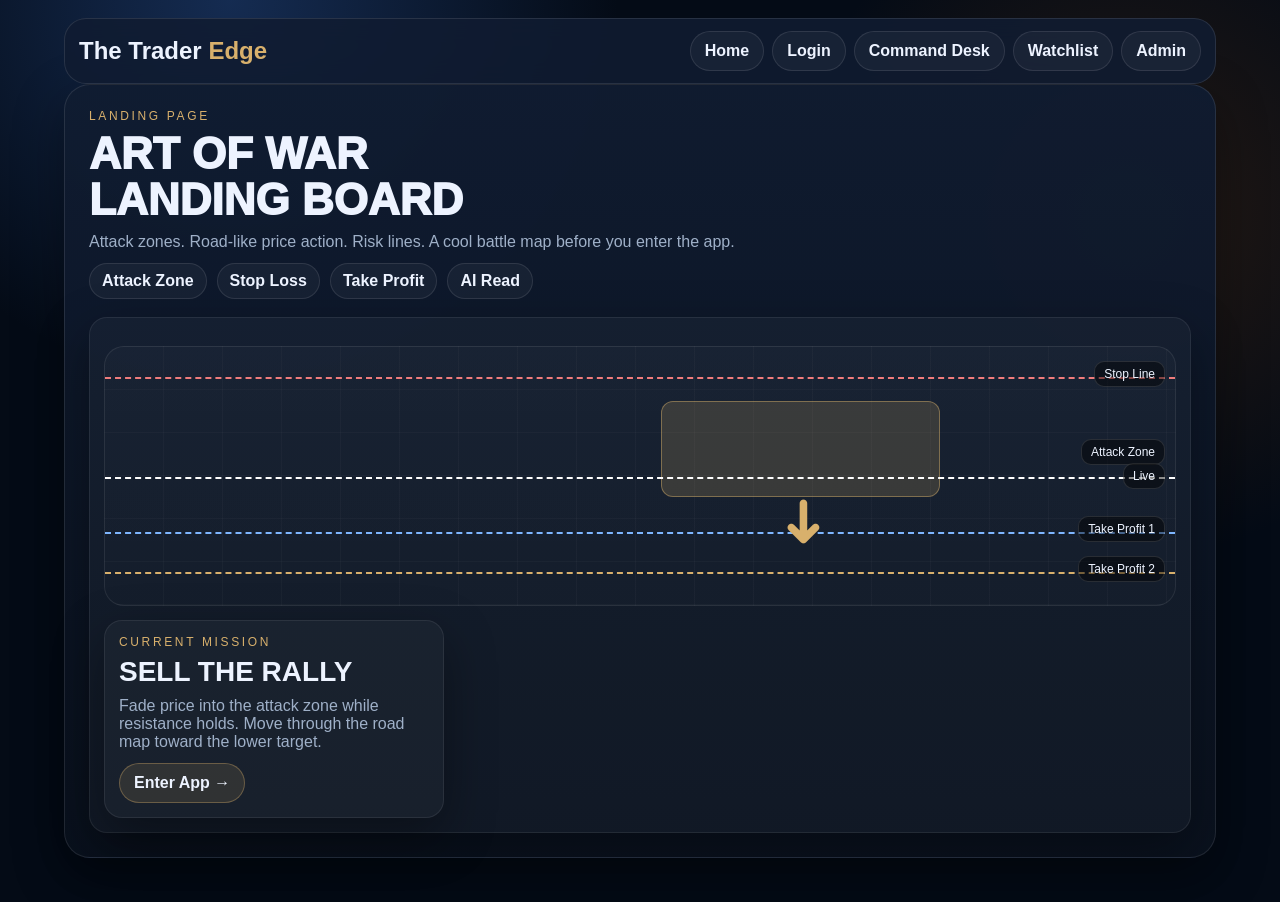
==== commit b02c3410: "Build synced 2-scan watchlist and Top 5 session flow" ====
--- a/index.html
+++ b/index.html
@@ -1,48 +1 @@
-<!doctype html><html><head><meta charset="utf-8"><meta name="viewport" content="width=device-width,initial-scale=1"><title>Splash</title><link rel="stylesheet" href="assets/styles.css"><script src="assets/app.js"></script></head><body><div class="wrap"><div class="nav">
-<div class="brand">The Trader <span>Edge</span></div>
-<div class="links">
-<a href="home.html">Home</a>
-<a href="login.html">Login</a>
-<a href="dashboard.html">Command Desk</a>
-<a href="watchlist.html">Watchlist</a>
-<a href="admin.html">Admin</a>
-</div>
-</div>
-<div class="splash-wrap">
-  <div class="splash-card">
-    <div class="eyebrow">Landing page</div>
-    <div class="splash-grid">
-      <div>
-        <div class="splash-title">ART OF WAR<br>LANDING BOARD</div>
-        <div class="splash-sub">Attack zones. Road-like price action. Risk lines. A cool battle map before you enter the app.</div>
-        <div class="badge-row">
-          <span class="badge">Attack Zone</span>
-          <span class="badge">Stop Loss</span>
-          <span class="badge">Take Profit</span>
-          <span class="badge">AI Read</span>
-        </div>
-      </div>
-      <div class="trump-board">
-        <div class="battle-scene">
-          <div class="line-stop"></div>
-          <div class="line-entry"></div>
-          <div class="line-t1"></div>
-          <div class="line-t2"></div>
-          <div class="attack-zone"></div>
-          <div class="price-road"></div>
-          <div class="label ls">Stop Line</div>
-          <div class="label le">Attack Zone</div>
-          <div class="label ltg1">Take Profit 1</div>
-          <div class="label ltg2">Take Profit 2</div>
-          <div class="mission-card">
-            <div class="eyebrow">Current mission</div>
-            <h3>SELL THE RALLY</h3>
-            <div class="note">Fade price into the attack zone while resistance holds. Move through the road map toward the lower target.</div>
-            <a class="lets-go" href="home.html">Enter App →</a>
-          </div>
-        </div>
-      </div>
-    </div>
-  </div>
-</div>
-</div></body></html>+<!doctype html><html><head><meta charset="utf-8"><meta name="viewport" content="width=device-width,initial-scale=1"><title>Landing</title><link rel="stylesheet" href="assets/styles.css"><script src="assets/app.js"></script></head><body><div class="wrap"><div class="nav"><div class="brand">The Trader <span>Edge</span></div><div class="links"><a href="home.html">Home</a><a href="login.html">Login</a><a href="dashboard.html">Command Desk</a><a href="watchlist.html">Watchlist</a><a href="admin.html">Admin</a></div></div><div class="panel hero"><div class="eyebrow">Landing page</div><h1>ART OF WAR<br>LANDING BOARD</h1><div class="sub">Attack zones. Road-like price action. Risk lines. A cool battle map before you enter the app.</div><div class="tag-row"><span class="tag">Attack Zone</span><span class="tag">Stop Loss</span><span class="tag">Take Profit</span><span class="tag">AI Read</span></div><div class="box battle" style="margin-top:18px"><div class="zonechart"><div class="zline zstop"></div><div class="zlabel lstop">Stop Line</div><div class="zonebox down"></div><div class="zlabel lentry">Attack Zone</div><div class="zline zlive"></div><div class="zlabel llive">Live</div><div class="zline zt1"></div><div class="zlabel lt1">Take Profit 1</div><div class="zline zt2"></div><div class="zlabel lt2">Take Profit 2</div><div class="arrow-route down">➜</div></div><div class="box" style="max-width:340px"><div class="eyebrow">Current mission</div><h2>SELL THE RALLY</h2><div class="note">Fade price into the attack zone while resistance holds. Move through the road map toward the lower target.</div><div class="actions"><a class="btn primary" href="home.html">Enter App →</a></div></div></div></div></div></body></html>
--- a/assets/styles.css
+++ b/assets/styles.css
@@ -1,41 +1,32 @@
 
 :root{--bg:#06101f;--panel:#101c31;--text:#edf3ff;--muted:#9fb0c8;--line:rgba(255,255,255,.10);--gold:#d8b06c;--green:#7ad8a3;--red:#ef7c7c;--blue:#7eb6ff}
-*{box-sizing:border-box}html,body{margin:0;background:
-radial-gradient(circle at 20% 0%, rgba(39,79,146,.55), transparent 25%),
-radial-gradient(circle at 80% 20%, rgba(95,52,15,.45), transparent 26%),
-radial-gradient(circle at 50% 100%, rgba(32,70,128,.35), transparent 28%),
-#030a14;
-font-family:Inter,Arial,sans-serif;color:var(--text)}
+*{box-sizing:border-box}html,body{margin:0;background:radial-gradient(circle at 18% 0%, rgba(39,79,146,.48), transparent 28%),radial-gradient(circle at 88% 24%, rgba(95,52,15,.36), transparent 26%),#040b16;color:var(--text);font-family:Inter,Arial,sans-serif}
 a{text-decoration:none;color:inherit}.wrap{max-width:1180px;margin:0 auto;padding:18px 14px 44px}
 .nav{display:flex;justify-content:space-between;align-items:center;gap:10px;flex-wrap:wrap;padding:12px 14px;border:1px solid var(--line);border-radius:22px;background:rgba(16,28,49,.88);backdrop-filter:blur(12px);position:sticky;top:10px;z-index:5}
 .brand{font-weight:900;font-size:24px}.brand span{color:var(--gold)}.links{display:flex;gap:8px;flex-wrap:wrap}
 .links a,.btn{padding:10px 14px;border-radius:999px;border:1px solid var(--line);background:rgba(255,255,255,.04);font-weight:800;color:var(--text);cursor:pointer}
 .links a.active,.btn.primary{background:rgba(216,176,108,.12);border-color:rgba(216,176,108,.35)}
-.panel,.card,.tile,.login-box,.box,.upload-card,.splash-card{border:1px solid var(--line);border-radius:26px;background:linear-gradient(180deg,rgba(16,28,49,.96),rgba(10,18,31,.96));box-shadow:0 18px 50px rgba(0,0,0,.35);padding:18px}
+.panel,.card,.tile,.login-box,.box,.upload-card{border:1px solid var(--line);border-radius:26px;background:linear-gradient(180deg,rgba(16,28,49,.96),rgba(10,18,31,.96));box-shadow:0 18px 50px rgba(0,0,0,.35);padding:18px}
 .hero{padding:24px}.eyebrow{font-size:12px;letter-spacing:.22em;text-transform:uppercase;color:var(--gold);margin-bottom:8px}
 h1,h2,h3{margin:0 0 10px;line-height:1.05}h1{font-size:44px;font-weight:950}h2{font-size:28px}h3{font-size:20px}
-.lead,.sub,.note,label{color:var(--muted)}.actions,.chips,.top5-strip{display:flex;gap:10px;flex-wrap:wrap;margin-top:12px}
-.chip,.pill{padding:8px 12px;border-radius:999px;border:1px solid var(--line);background:rgba(255,255,255,.04);font-weight:800}.buy{background:rgba(122,216,163,.14)}.sell{background:rgba(239,124,124,.14)}.neutral{background:rgba(126,182,255,.12)}
-.grid{display:grid;gap:16px}.grid.hero-grid{grid-template-columns:1.2fr .8fr}.grid.cards,.grid.dashboard{grid-template-columns:1fr}.grid.uploads{grid-template-columns:1fr}
+.lead,.sub,.note,label{color:var(--muted)}.actions,.chips,.top5-strip,.tag-row{display:flex;gap:10px;flex-wrap:wrap;margin-top:12px}
+.chip,.pill,.tag{padding:8px 12px;border-radius:999px;border:1px solid var(--line);background:rgba(255,255,255,.04);font-weight:800}
+.buy{background:rgba(122,216,163,.14)} .sell{background:rgba(239,124,124,.14)} .neutral{background:rgba(126,182,255,.12)}
+.grid{display:grid;gap:16px}.grid.hero-grid{grid-template-columns:1.2fr .8fr}.grid.dashboard{grid-template-columns:1fr}.grid.uploads{grid-template-columns:1fr 1fr}
+input,select,textarea{width:100%;padding:12px;border-radius:14px;border:1px solid var(--line);background:rgba(255,255,255,.04);color:var(--text)}
 .login-box{max-width:480px;margin:24px auto}.field{display:grid;gap:8px;margin-top:12px}
-input,select,textarea{width:100%;padding:12px;border-radius:14px;border:1px solid var(--line);background:rgba(255,255,255,.04);color:var(--text)}
-.top5-item{display:flex;justify-content:space-between;gap:12px;align-items:center;padding:14px;border-radius:18px;border:1px solid var(--line);background:rgba(255,255,255,.03)}.score{font-size:28px;font-weight:950;color:var(--gold)}
-.card-header{display:flex;justify-content:space-between;gap:10px;align-items:flex-start}.card-title{font-size:34px;font-weight:950}
+.hero-ai-panel{position:relative;overflow:hidden;isolation:isolate}
+.hero-ai-panel::before{content:"";position:absolute;inset:0;z-index:-2;background:linear-gradient(90deg, rgba(7,14,25,.92) 0%, rgba(7,14,25,.72) 42%, rgba(7,14,25,.50) 100%),radial-gradient(circle at 82% 32%, rgba(126,182,255,.18), transparent 18%),radial-gradient(circle at 72% 62%, rgba(216,176,108,.16), transparent 18%),linear-gradient(135deg,#173566 0%, #0c1830 55%, #0a1220 100%)}
+.hero-ai-panel::after{content:"";position:absolute;inset:0;z-index:-1;background:repeating-linear-gradient(90deg, transparent, transparent 56px, rgba(255,255,255,.022) 57px),repeating-linear-gradient(0deg, transparent, transparent 56px, rgba(255,255,255,.022) 57px);pointer-events:none}
+.top5-item{display:flex;justify-content:space-between;gap:12px;align-items:center;padding:14px;border-radius:18px;border:1px solid var(--line);background:rgba(255,255,255,.03)}
+.score{font-size:28px;font-weight:950;color:var(--gold)}.card-header{display:flex;justify-content:space-between;gap:10px;align-items:flex-start}.card-title{font-size:34px;font-weight:950}
 .intel{background:radial-gradient(circle at top right,rgba(126,182,255,.18),transparent 22%),linear-gradient(180deg,#152949,#091320)}
 .battle{background:radial-gradient(circle at top right,rgba(216,176,108,.18),transparent 26%),linear-gradient(180deg,#311d0e,#0a111d)}
 .news{background:radial-gradient(circle at top right,rgba(216,176,108,.10),transparent 24%),linear-gradient(180deg,#24170f,#09111d)}
 .box{margin-top:14px;padding:14px;border:1px solid rgba(255,255,255,.08);border-radius:18px;background:rgba(255,255,255,.03)}
 .scanrow{display:grid;grid-template-columns:120px 1fr;gap:10px;padding:10px 0;border-bottom:1px solid rgba(255,255,255,.08)}.scanrow:last-child{border-bottom:none}
 .levels{display:grid;grid-template-columns:1fr 1fr;gap:12px;margin-top:14px}.level{padding:14px;border-radius:18px;border:1px solid rgba(255,255,255,.08);background:rgba(255,255,255,.03)}.level strong{display:block;font-size:18px;margin-bottom:6px}
-.watchlist-row{display:flex;justify-content:space-between;align-items:center;gap:12px;padding:14px;border-radius:18px;border:1px solid rgba(255,255,255,.08);background:rgba(255,255,255,.03);margin-top:10px}
-.watchlist-row button,.top5-pick{padding:10px 12px;border-radius:14px;border:1px solid var(--line);background:rgba(255,255,255,.04);color:var(--text);font-weight:800}
-.top5-pick.active{border-color:rgba(216,176,108,.35);background:rgba(216,176,108,.12)}.mobile-note{font-size:14px;color:var(--muted)}
-.upload-card input[type=file]{margin-top:8px}.upload-name{margin-top:10px;padding:10px 12px;border:1px dashed rgba(255,255,255,.16);border-radius:14px;color:var(--muted)}
-.status{margin-top:14px;padding:14px;border-radius:16px;border:1px solid rgba(122,216,163,.28);background:rgba(122,216,163,.08)}
-.zonechart{margin-top:14px;height:260px;border:1px solid rgba(255,255,255,.08);border-radius:20px;background:
-repeating-linear-gradient(to bottom, transparent, transparent 42px, rgba(255,255,255,.05) 43px),
-repeating-linear-gradient(to right, transparent, transparent 58px, rgba(255,255,255,.05) 59px),
-linear-gradient(180deg, rgba(255,255,255,.02), rgba(255,255,255,.01));position:relative;overflow:hidden}
+.zonechart{margin-top:14px;height:260px;border:1px solid rgba(255,255,255,.08);border-radius:20px;background:repeating-linear-gradient(to bottom, transparent, transparent 42px, rgba(255,255,255,.05) 43px),repeating-linear-gradient(to right, transparent, transparent 58px, rgba(255,255,255,.05) 59px),linear-gradient(180deg, rgba(255,255,255,.02), rgba(255,255,255,.01));position:relative;overflow:hidden}
 .zonebox{position:absolute;left:52%;width:26%;height:96px;border-radius:12px;border:1px solid rgba(216,176,108,.45);background:rgba(216,176,108,.18)}
 .zonebox.up{top:124px}.zonebox.down{top:54px}
 .zline{position:absolute;left:0;right:0;border-top:2px dashed rgba(255,255,255,.22)}
@@ -44,241 +35,11 @@
 .lstop{top:14px}.lentry{top:92px}.llive{top:116px}.lt1{top:169px}.lt2{top:209px}
 .arrow-route{position:absolute;font-size:62px;color:var(--gold)}
 .arrow-route.down{left:63%;top:138px;transform:rotate(90deg)}.arrow-route.up{left:63%;top:96px;transform:rotate(-90deg)}
-/* Splash */
-.splash-wrap{min-height:100vh;display:flex;align-items:center;justify-content:center;padding:24px}
-.splash-card{max-width:980px;width:100%;padding:22px;background:
-radial-gradient(circle at top right,rgba(216,176,108,.18),transparent 22%),
-radial-gradient(circle at bottom left,rgba(126,182,255,.18),transparent 28%),
-linear-gradient(180deg,#12233f,#09111e)}
-.splash-grid{display:grid;gap:18px}
-.splash-title{font-size:56px;font-weight:1000;line-height:.95}
-.splash-sub{font-size:20px;color:var(--muted);max-width:640px}
-.trump-board{margin-top:18px;padding:18px;border-radius:24px;border:1px solid rgba(255,255,255,.12);background:linear-gradient(180deg,rgba(255,255,255,.04),rgba(255,255,255,.02))}
-.battle-scene{position:relative;height:420px;border-radius:24px;overflow:hidden;border:1px solid rgba(255,255,255,.08);background:
-radial-gradient(circle at 15% 25%,rgba(126,182,255,.18),transparent 20%),
-radial-gradient(circle at 85% 15%,rgba(216,176,108,.14),transparent 24%),
-linear-gradient(180deg,#081425,#0d1830 45%,#08101d)}
-.attack-zone{position:absolute;left:59%;top:105px;width:20%;height:88px;border-radius:18px;border:1px solid rgba(216,176,108,.55);background:rgba(216,176,108,.18);box-shadow:0 0 32px rgba(216,176,108,.16)}
-.price-road{position:absolute;left:7%;right:22%;top:56%;height:7px;background:linear-gradient(90deg,rgba(126,182,255,.15),rgba(126,182,255,.9));border-radius:999px;transform:rotate(-10deg);box-shadow:0 0 22px rgba(126,182,255,.38)}
-.price-road::after{content:"";position:absolute;right:-7px;top:-7px;width:20px;height:20px;background:var(--blue);border-radius:50%;box-shadow:0 0 20px rgba(126,182,255,.65)}
-.line-stop,.line-t1,.line-t2,.line-entry{position:absolute;left:6%;right:6%;border-top:2px dashed rgba(255,255,255,.22)}
-.line-stop{top:80px;border-top-color:var(--red)}.line-entry{top:148px;border-top-color:rgba(216,176,108,.85)}.line-t1{top:260px;border-top-color:var(--blue)}.line-t2{top:332px;border-top-color:var(--gold)}
-.label{position:absolute;right:16px;padding:8px 12px;border-radius:12px;border:1px solid rgba(255,255,255,.12);background:rgba(0,0,0,.42);font-weight:800}
-.ls{top:58px}.le{top:126px}.ltg1{top:238px}.ltg2{top:310px}
-.mission-card{position:absolute;left:18px;bottom:18px;width:290px;padding:18px;border-radius:20px;border:1px solid rgba(255,255,255,.10);background:rgba(10,18,31,.78);backdrop-filter:blur(8px)}
-.mission-card h3{font-size:30px;margin-bottom:6px}
-.lets-go{display:inline-flex;align-items:center;gap:10px;margin-top:18px;padding:12px 18px;border-radius:999px;border:1px solid rgba(216,176,108,.35);background:rgba(216,176,108,.12);font-weight:900}
-.badge-row{display:flex;gap:10px;flex-wrap:wrap;margin-top:12px}
-.badge{padding:8px 12px;border-radius:999px;background:rgba(255,255,255,.05);border:1px solid rgba(255,255,255,.10);font-weight:800}
-@media(min-width:880px){.grid.cards{grid-template-columns:repeat(3,1fr)}.grid.dashboard{grid-template-columns:1fr 1fr 1fr}.grid.uploads{grid-template-columns:repeat(3,1fr)}.levels{grid-template-columns:1fr 1fr}.splash-grid{grid-template-columns:1fr}}
-@media(max-width:879px){.grid.hero-grid{grid-template-columns:1fr}.splash-title{font-size:42px}.battle-scene{height:330px}.mission-card{width:auto;right:18px}}
-
-
-/* Mobile splash chart fix */
-@media(max-width: 879px){
-  .splash-wrap{
-    min-height:auto;
-    align-items:flex-start;
-    padding:16px 12px 28px;
-  }
-  .splash-card{
-    padding:16px;
-    border-radius:22px;
-  }
-  .splash-title{
-    font-size:34px;
-    line-height:.95;
-    margin-bottom:8px;
-  }
-  .splash-sub{
-    font-size:16px;
-    line-height:1.25;
-    max-width:none;
-  }
-  .badge-row{
-    gap:8px;
-  }
-  .badge{
-    font-size:13px;
-    padding:7px 10px;
-  }
-  .trump-board{
-    margin-top:14px;
-    padding:12px;
-    border-radius:18px;
-  }
-  .battle-scene{
-    height:360px;
-    border-radius:18px;
-  }
-  .mission-card{
-    left:12px;
-    right:12px;
-    bottom:12px;
-    width:auto;
-    max-width:none;
-    padding:14px;
-    border-radius:16px;
-  }
-  .mission-card h3{
-    font-size:22px;
-    line-height:.95;
-  }
-  .mission-card .note{
-    font-size:14px;
-    line-height:1.2;
-  }
-  .lets-go{
-    padding:10px 14px;
-    margin-top:12px;
-    font-size:15px;
-  }
-
-  /* Make the chart itself visible above the mission card on phones */
-  .line-stop{ top:40px; }
-  .line-entry{ top:92px; }
-  .line-t1{ top:152px; }
-  .line-t2{ top:206px; }
-
-  .label{
-    right:10px;
-    font-size:11px;
-    padding:6px 8px;
-  }
-  .ls{ top:22px; }
-  .le{ top:74px; }
-  .ltg1{ top:134px; }
-  .ltg2{ top:188px; }
-
-  .attack-zone{
-    top:72px;
-    left:58%;
-    width:28%;
-    height:56px;
-    border-radius:12px;
-  }
-
-  .price-road{
-    left:10%;
-    right:26%;
-    top:43%;
-    height:5px;
-    transform:rotate(-8deg);
-  }
-  .price-road::after{
-    width:14px;
-    height:14px;
-    top:-5px;
-    right:-5px;
-  }
-
-  /* Remove the old mobile arrow positioning and keep it subtle */
-  .arrow-route{
-    font-size:42px;
-  }
-  .arrow-route.down{
-    left:63%;
-    top:112px;
-    transform:rotate(90deg);
-  }
-  .arrow-route.up{
-    left:63%;
-    top:116px;
-    transform:rotate(-90deg);
-  }
-}
-
-
-.hero-graphic{
-  position:relative;
-  overflow:hidden;
-  min-height:100%;
-  background:
-    radial-gradient(circle at top right, rgba(216,176,108,.18), transparent 24%),
-    radial-gradient(circle at bottom left, rgba(126,182,255,.16), transparent 26%),
-    linear-gradient(180deg, rgba(17,29,49,.98), rgba(8,15,28,.98));
-}
-.hero-graphic::before{
-  content:"";
-  position:absolute;
-  inset:0;
-  background:
-    linear-gradient(135deg, rgba(255,255,255,.02), transparent 40%),
-    repeating-linear-gradient(90deg, transparent, transparent 52px, rgba(255,255,255,.025) 53px),
-    repeating-linear-gradient(0deg, transparent, transparent 52px, rgba(255,255,255,.025) 53px);
-  pointer-events:none;
-}
-.graphic-frame{
-  position:relative;
-  border:1px solid rgba(255,255,255,.08);
-  border-radius:24px;
-  overflow:hidden;
-  margin-top:10px;
-  background:rgba(255,255,255,.03);
-  box-shadow:inset 0 0 0 1px rgba(255,255,255,.03);
-}
-.graphic-frame img{
-  display:block;
-  width:100%;
-  height:auto;
-  min-height:280px;
-  object-fit:cover;
-  opacity:.96;
-}
-.graphic-overlay{
-  position:absolute;
-  inset:auto 14px 14px 14px;
-  padding:14px;
-  border-radius:18px;
-  border:1px solid rgba(255,255,255,.10);
-  background:linear-gradient(180deg, rgba(5,10,18,.2), rgba(5,10,18,.8));
-  backdrop-filter: blur(8px);
-}
-.graphic-overlay h3{
-  margin:0 0 6px;
-  font-size:26px;
-  line-height:1;
-}
-.graphic-overlay p{
-  margin:0;
-  color:var(--muted);
-}
-.orbit-tags{
-  display:flex;
-  gap:8px;
-  flex-wrap:wrap;
-  margin-top:12px;
-}
-.orbit-tag{
-  padding:7px 10px;
-  border-radius:999px;
-  border:1px solid rgba(255,255,255,.12);
-  background:rgba(255,255,255,.05);
-  font-size:13px;
-  font-weight:800;
-}
-.next-level{
-  display:inline-flex;
-  align-items:center;
-  gap:8px;
-  margin-top:12px;
-  padding:10px 14px;
-  border-radius:999px;
-  border:1px solid rgba(216,176,108,.32);
-  background:rgba(216,176,108,.12);
-  color:var(--text);
-  font-weight:900;
-}
-
-@media(max-width:879px){
-  .graphic-frame img{
-    min-height:220px;
-  }
-  .graphic-overlay{
-    inset:auto 10px 10px 10px;
-    padding:12px;
-  }
-  .graphic-overlay h3{
-    font-size:22px;
-  }
-}
+.watchlist-row{display:flex;justify-content:space-between;align-items:center;gap:12px;padding:14px;border-radius:18px;border:1px solid rgba(255,255,255,.08);background:rgba(255,255,255,.03);margin-top:10px}
+.watchlist-row button,.top5-pick{padding:10px 12px;border-radius:14px;border:1px solid var(--line);background:rgba(255,255,255,.04);color:var(--text);font-weight:800}
+.top5-pick.active{border-color:rgba(216,176,108,.35);background:rgba(216,176,108,.12)}
+.upload-card input[type=file]{margin-top:8px}.upload-name{margin-top:10px;padding:10px 12px;border:1px dashed rgba(255,255,255,.16);border-radius:14px;color:var(--muted)}
+.status{margin-top:14px;padding:14px;border-radius:16px;border:1px solid rgba(122,216,163,.28);background:rgba(122,216,163,.08)}
+.sync-box{border:1px dashed rgba(216,176,108,.28);background:rgba(216,176,108,.06)}
+@media(min-width:880px){.grid.dashboard{grid-template-columns:1fr 1fr 1fr}}
+@media(max-width:879px){.grid.hero-grid{grid-template-columns:1fr}h1{font-size:38px}.grid.uploads{grid-template-columns:1fr}.zonechart{height:220px}.arrow-route{font-size:42px}.arrow-route.down{left:61%;top:116px}.arrow-route.up{left:61%;top:108px}.levels{grid-template-columns:1fr}}
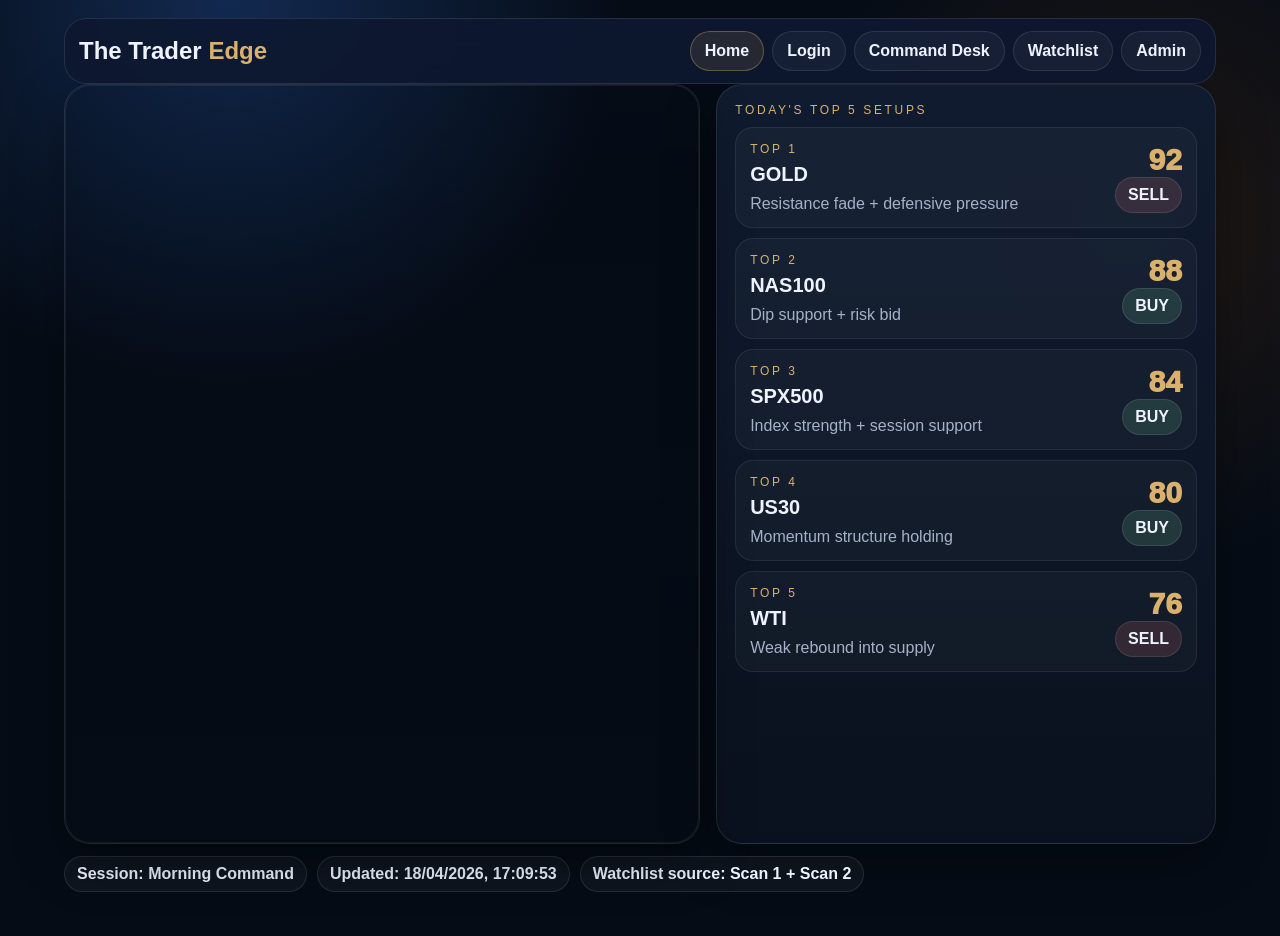
==== commit 440088a2: "Rebuild home page with clean generated AI trading hero" ====
--- a/index.html
+++ b/index.html
@@ -1 +1,10 @@
-<!doctype html><html><head><meta charset="utf-8"><meta name="viewport" content="width=device-width,initial-scale=1"><title>Landing</title><link rel="stylesheet" href="assets/styles.css"><script src="assets/app.js"></script></head><body><div class="wrap"><div class="nav"><div class="brand">The Trader <span>Edge</span></div><div class="links"><a href="home.html">Home</a><a href="login.html">Login</a><a href="dashboard.html">Command Desk</a><a href="watchlist.html">Watchlist</a><a href="admin.html">Admin</a></div></div><div class="panel hero"><div class="eyebrow">Landing page</div><h1>ART OF WAR<br>LANDING BOARD</h1><div class="sub">Attack zones. Road-like price action. Risk lines. A cool battle map before you enter the app.</div><div class="tag-row"><span class="tag">Attack Zone</span><span class="tag">Stop Loss</span><span class="tag">Take Profit</span><span class="tag">AI Read</span></div><div class="box battle" style="margin-top:18px"><div class="zonechart"><div class="zline zstop"></div><div class="zlabel lstop">Stop Line</div><div class="zonebox down"></div><div class="zlabel lentry">Attack Zone</div><div class="zline zlive"></div><div class="zlabel llive">Live</div><div class="zline zt1"></div><div class="zlabel lt1">Take Profit 1</div><div class="zline zt2"></div><div class="zlabel lt2">Take Profit 2</div><div class="arrow-route down">➜</div></div><div class="box" style="max-width:340px"><div class="eyebrow">Current mission</div><h2>SELL THE RALLY</h2><div class="note">Fade price into the attack zone while resistance holds. Move through the road map toward the lower target.</div><div class="actions"><a class="btn primary" href="home.html">Enter App →</a></div></div></div></div></div></body></html>+<!doctype html><html><head><meta charset='utf-8'><meta name='viewport' content='width=device-width,initial-scale=1'><title>Home</title><link rel='stylesheet' href='assets/styles.css'><script src='assets/app.js'></script></head><body onload="renderHome()"><div class='wrap'><script>document.write(nav('Home'))</script>
+<div class='hero-grid'>
+  <div class='panel hero-image-only'></div>
+  <div class='panel'>
+    <div class='eyebrow'>Today's Top 5 Setups</div>
+    <div id='top5'></div>
+  </div>
+</div>
+<div id='meta' class='chips'></div>
+</div></body></html>
--- a/assets/styles.css
+++ b/assets/styles.css
@@ -1,45 +1,48 @@
 
-:root{--bg:#06101f;--panel:#101c31;--text:#edf3ff;--muted:#9fb0c8;--line:rgba(255,255,255,.10);--gold:#d8b06c;--green:#7ad8a3;--red:#ef7c7c;--blue:#7eb6ff}
-*{box-sizing:border-box}html,body{margin:0;background:radial-gradient(circle at 18% 0%, rgba(39,79,146,.48), transparent 28%),radial-gradient(circle at 88% 24%, rgba(95,52,15,.36), transparent 26%),#040b16;color:var(--text);font-family:Inter,Arial,sans-serif}
-a{text-decoration:none;color:inherit}.wrap{max-width:1180px;margin:0 auto;padding:18px 14px 44px}
-.nav{display:flex;justify-content:space-between;align-items:center;gap:10px;flex-wrap:wrap;padding:12px 14px;border:1px solid var(--line);border-radius:22px;background:rgba(16,28,49,.88);backdrop-filter:blur(12px);position:sticky;top:10px;z-index:5}
-.brand{font-weight:900;font-size:24px}.brand span{color:var(--gold)}.links{display:flex;gap:8px;flex-wrap:wrap}
-.links a,.btn{padding:10px 14px;border-radius:999px;border:1px solid var(--line);background:rgba(255,255,255,.04);font-weight:800;color:var(--text);cursor:pointer}
-.links a.active,.btn.primary{background:rgba(216,176,108,.12);border-color:rgba(216,176,108,.35)}
-.panel,.card,.tile,.login-box,.box,.upload-card{border:1px solid var(--line);border-radius:26px;background:linear-gradient(180deg,rgba(16,28,49,.96),rgba(10,18,31,.96));box-shadow:0 18px 50px rgba(0,0,0,.35);padding:18px}
-.hero{padding:24px}.eyebrow{font-size:12px;letter-spacing:.22em;text-transform:uppercase;color:var(--gold);margin-bottom:8px}
-h1,h2,h3{margin:0 0 10px;line-height:1.05}h1{font-size:44px;font-weight:950}h2{font-size:28px}h3{font-size:20px}
-.lead,.sub,.note,label{color:var(--muted)}.actions,.chips,.top5-strip,.tag-row{display:flex;gap:10px;flex-wrap:wrap;margin-top:12px}
-.chip,.pill,.tag{padding:8px 12px;border-radius:999px;border:1px solid var(--line);background:rgba(255,255,255,.04);font-weight:800}
-.buy{background:rgba(122,216,163,.14)} .sell{background:rgba(239,124,124,.14)} .neutral{background:rgba(126,182,255,.12)}
-.grid{display:grid;gap:16px}.grid.hero-grid{grid-template-columns:1.2fr .8fr}.grid.dashboard{grid-template-columns:1fr}.grid.uploads{grid-template-columns:1fr 1fr}
-input,select,textarea{width:100%;padding:12px;border-radius:14px;border:1px solid var(--line);background:rgba(255,255,255,.04);color:var(--text)}
-.login-box{max-width:480px;margin:24px auto}.field{display:grid;gap:8px;margin-top:12px}
-.hero-ai-panel{position:relative;overflow:hidden;isolation:isolate}
-.hero-ai-panel::before{content:"";position:absolute;inset:0;z-index:-2;background:linear-gradient(90deg, rgba(7,14,25,.92) 0%, rgba(7,14,25,.72) 42%, rgba(7,14,25,.50) 100%),radial-gradient(circle at 82% 32%, rgba(126,182,255,.18), transparent 18%),radial-gradient(circle at 72% 62%, rgba(216,176,108,.16), transparent 18%),linear-gradient(135deg,#173566 0%, #0c1830 55%, #0a1220 100%)}
-.hero-ai-panel::after{content:"";position:absolute;inset:0;z-index:-1;background:repeating-linear-gradient(90deg, transparent, transparent 56px, rgba(255,255,255,.022) 57px),repeating-linear-gradient(0deg, transparent, transparent 56px, rgba(255,255,255,.022) 57px);pointer-events:none}
-.top5-item{display:flex;justify-content:space-between;gap:12px;align-items:center;padding:14px;border-radius:18px;border:1px solid var(--line);background:rgba(255,255,255,.03)}
-.score{font-size:28px;font-weight:950;color:var(--gold)}.card-header{display:flex;justify-content:space-between;gap:10px;align-items:flex-start}.card-title{font-size:34px;font-weight:950}
+:root{--bg:#050c16;--panel:#0e1830;--text:#eef3ff;--muted:#a5b2c7;--line:rgba(255,255,255,.10);--gold:#d9b16d;--green:#7bd9a4;--red:#f07b7b;--blue:#7eb6ff}
+*{box-sizing:border-box} html,body{margin:0;background:
+radial-gradient(circle at 18% 0%, rgba(34,77,150,.45), transparent 28%),
+radial-gradient(circle at 88% 24%, rgba(92,51,17,.34), transparent 26%), var(--bg);color:var(--text);font-family:Inter,Arial,sans-serif}
+a{text-decoration:none;color:inherit}
+.wrap{max-width:1180px;margin:0 auto;padding:18px 14px 44px}
+.nav{display:flex;justify-content:space-between;align-items:center;gap:10px;flex-wrap:wrap;padding:12px 14px;border:1px solid var(--line);border-radius:22px;background:rgba(14,24,48,.9);backdrop-filter:blur(12px);position:sticky;top:10px;z-index:5}
+.brand{font-size:24px;font-weight:900}.brand span{color:var(--gold)}
+.links{display:flex;gap:8px;flex-wrap:wrap}
+.links a,.btn,.top5pick,.loadbtn{padding:10px 14px;border-radius:999px;border:1px solid var(--line);background:rgba(255,255,255,.04);font-weight:800}
+.links a.active,.btn.primary,.top5pick.active{background:rgba(216,176,108,.12);border-color:rgba(216,176,108,.35)}
+.panel,.card,.box{border:1px solid var(--line);border-radius:26px;background:linear-gradient(180deg,rgba(16,28,49,.96),rgba(10,18,31,.96));box-shadow:0 18px 50px rgba(0,0,0,.35);padding:18px}
+.hero-grid{display:grid;grid-template-columns:1.12fr .88fr;gap:16px}
+.hero-image-only{min-height:760px;padding:0;overflow:hidden;position:relative;background:
+linear-gradient(180deg, rgba(5,10,18,.08), rgba(5,10,18,.24)),
+url('assets/home-hero-generated.png') center center / cover no-repeat}
+.hero-image-only::after{content:"";position:absolute;inset:0;box-shadow:inset 0 0 0 1px rgba(255,255,255,.06);border-radius:26px}
+.eyebrow{font-size:12px;letter-spacing:.22em;text-transform:uppercase;color:var(--gold);margin-bottom:8px}
+h1,h2,h3{margin:0 0 10px;line-height:1.05} h1{font-size:48px;font-weight:950} h2{font-size:28px} h3{font-size:20px}
+.sub,.note{color:var(--muted)}
+.chips,.tagrow,.top5strip,.actions{display:flex;gap:10px;flex-wrap:wrap;margin-top:12px}
+.chip,.tag,.pill{padding:8px 12px;border-radius:999px;border:1px solid var(--line);background:rgba(255,255,255,.04);font-weight:800}
+.buy{background:rgba(123,217,164,.15)} .sell{background:rgba(240,123,123,.15)}
+.top5item,.watchrow{display:flex;justify-content:space-between;gap:12px;align-items:center;padding:14px;border-radius:18px;border:1px solid rgba(255,255,255,.08);background:rgba(255,255,255,.03);margin-top:10px}
+.score{font-size:30px;font-weight:950;color:var(--gold)}
+.cards{display:grid;grid-template-columns:1fr 1fr 1fr;gap:16px;margin-top:16px}
 .intel{background:radial-gradient(circle at top right,rgba(126,182,255,.18),transparent 22%),linear-gradient(180deg,#152949,#091320)}
 .battle{background:radial-gradient(circle at top right,rgba(216,176,108,.18),transparent 26%),linear-gradient(180deg,#311d0e,#0a111d)}
 .news{background:radial-gradient(circle at top right,rgba(216,176,108,.10),transparent 24%),linear-gradient(180deg,#24170f,#09111d)}
-.box{margin-top:14px;padding:14px;border:1px solid rgba(255,255,255,.08);border-radius:18px;background:rgba(255,255,255,.03)}
-.scanrow{display:grid;grid-template-columns:120px 1fr;gap:10px;padding:10px 0;border-bottom:1px solid rgba(255,255,255,.08)}.scanrow:last-child{border-bottom:none}
-.levels{display:grid;grid-template-columns:1fr 1fr;gap:12px;margin-top:14px}.level{padding:14px;border-radius:18px;border:1px solid rgba(255,255,255,.08);background:rgba(255,255,255,.03)}.level strong{display:block;font-size:18px;margin-bottom:6px}
-.zonechart{margin-top:14px;height:260px;border:1px solid rgba(255,255,255,.08);border-radius:20px;background:repeating-linear-gradient(to bottom, transparent, transparent 42px, rgba(255,255,255,.05) 43px),repeating-linear-gradient(to right, transparent, transparent 58px, rgba(255,255,255,.05) 59px),linear-gradient(180deg, rgba(255,255,255,.02), rgba(255,255,255,.01));position:relative;overflow:hidden}
-.zonebox{position:absolute;left:52%;width:26%;height:96px;border-radius:12px;border:1px solid rgba(216,176,108,.45);background:rgba(216,176,108,.18)}
-.zonebox.up{top:124px}.zonebox.down{top:54px}
+.cardtitle{font-size:34px;font-weight:950}
+.levels{display:grid;grid-template-columns:1fr 1fr;gap:12px;margin-top:14px}
+.level{padding:14px;border-radius:18px;border:1px solid rgba(255,255,255,.08);background:rgba(255,255,255,.03)}
+.zonechart{margin-top:14px;height:250px;border:1px solid rgba(255,255,255,.08);border-radius:20px;background:
+repeating-linear-gradient(to bottom, transparent, transparent 42px, rgba(255,255,255,.05) 43px),
+repeating-linear-gradient(to right, transparent, transparent 58px, rgba(255,255,255,.05) 59px),
+linear-gradient(180deg, rgba(255,255,255,.02), rgba(255,255,255,.01));position:relative;overflow:hidden}
+.zonebox{position:absolute;left:52%;width:26%;height:90px;border-radius:12px;border:1px solid rgba(216,176,108,.45);background:rgba(216,176,108,.18)}
+.zonebox.up{top:125px}.zonebox.down{top:54px}
 .zline{position:absolute;left:0;right:0;border-top:2px dashed rgba(255,255,255,.22)}
-.zstop{border-top-color:var(--red);top:30px}.zlive{border-top-color:#fff;top:130px}.zt1{border-top-color:var(--blue);top:185px}.zt2{border-top-color:var(--gold);top:225px}
+.zstop{border-top-color:var(--red);top:28px}.zlive{border-top-color:#fff;top:128px}.zt1{border-top-color:var(--blue);top:182px}.zt2{border-top-color:var(--gold);top:220px}
 .zlabel{position:absolute;right:10px;padding:5px 9px;border-radius:10px;background:rgba(0,0,0,.45);border:1px solid rgba(255,255,255,.12);font-size:12px}
-.lstop{top:14px}.lentry{top:92px}.llive{top:116px}.lt1{top:169px}.lt2{top:209px}
-.arrow-route{position:absolute;font-size:62px;color:var(--gold)}
-.arrow-route.down{left:63%;top:138px;transform:rotate(90deg)}.arrow-route.up{left:63%;top:96px;transform:rotate(-90deg)}
-.watchlist-row{display:flex;justify-content:space-between;align-items:center;gap:12px;padding:14px;border-radius:18px;border:1px solid rgba(255,255,255,.08);background:rgba(255,255,255,.03);margin-top:10px}
-.watchlist-row button,.top5-pick{padding:10px 12px;border-radius:14px;border:1px solid var(--line);background:rgba(255,255,255,.04);color:var(--text);font-weight:800}
-.top5-pick.active{border-color:rgba(216,176,108,.35);background:rgba(216,176,108,.12)}
-.upload-card input[type=file]{margin-top:8px}.upload-name{margin-top:10px;padding:10px 12px;border:1px dashed rgba(255,255,255,.16);border-radius:14px;color:var(--muted)}
-.status{margin-top:14px;padding:14px;border-radius:16px;border:1px solid rgba(122,216,163,.28);background:rgba(122,216,163,.08)}
-.sync-box{border:1px dashed rgba(216,176,108,.28);background:rgba(216,176,108,.06)}
-@media(min-width:880px){.grid.dashboard{grid-template-columns:1fr 1fr 1fr}}
-@media(max-width:879px){.grid.hero-grid{grid-template-columns:1fr}h1{font-size:38px}.grid.uploads{grid-template-columns:1fr}.zonechart{height:220px}.arrow-route{font-size:42px}.arrow-route.down{left:61%;top:116px}.arrow-route.up{left:61%;top:108px}.levels{grid-template-columns:1fr}}
+.lstop{top:12px}.lentry{top:90px}.llive{top:114px}.lt1{top:166px}.lt2{top:204px}
+.arrowroute{position:absolute;font-size:58px;color:var(--gold)} .arrowroute.down{left:63%;top:132px;transform:rotate(90deg)} .arrowroute.up{left:63%;top:98px;transform:rotate(-90deg)}
+.field{display:grid;gap:8px;margin-top:12px}
+input,select{width:100%;padding:12px;border-radius:14px;border:1px solid var(--line);background:rgba(255,255,255,.04);color:var(--text)}
+.status{margin-top:14px;padding:14px;border-radius:16px;border:1px solid rgba(123,217,164,.28);background:rgba(123,217,164,.08)}
+@media(max-width:879px){.hero-grid,.cards{grid-template-columns:1fr}.hero-image-only{min-height:540px}h1{font-size:40px}}
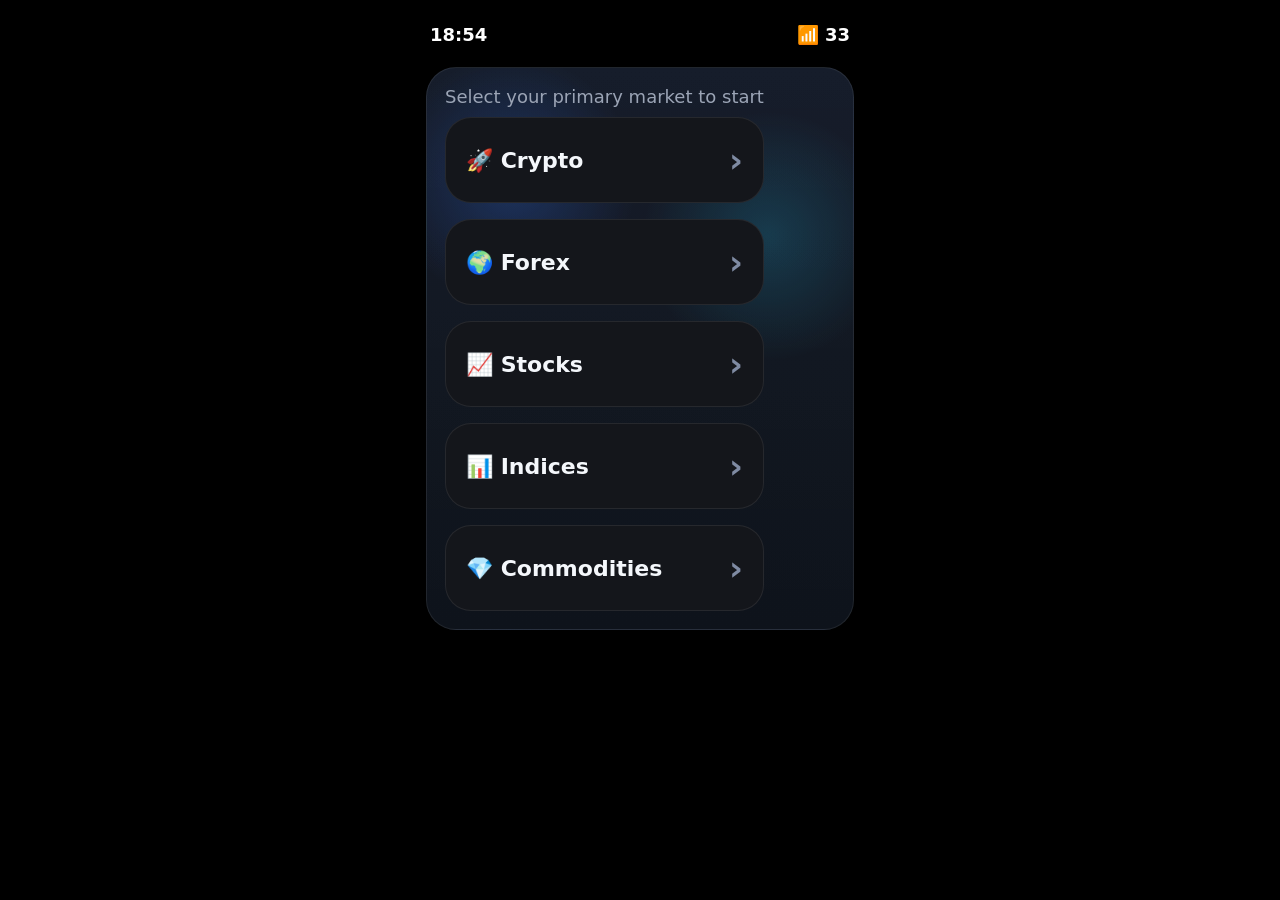
==== commit 75d1b7ed: "new app development" ====
--- a/index.html
+++ b/index.html
@@ -1,10 +1,30 @@
-<!doctype html><html><head><meta charset='utf-8'><meta name='viewport' content='width=device-width,initial-scale=1'><title>Home</title><link rel='stylesheet' href='assets/styles.css'><script src='assets/app.js'></script></head><body onload="renderHome()"><div class='wrap'><script>document.write(nav('Home'))</script>
-<div class='hero-grid'>
-  <div class='panel hero-image-only'></div>
-  <div class='panel'>
-    <div class='eyebrow'>Today's Top 5 Setups</div>
-    <div id='top5'></div>
+<!doctype html>
+<html>
+<head>
+  <meta charset="utf-8"/>
+  <meta name="viewport" content="width=device-width,initial-scale=1,viewport-fit=cover"/>
+  <title>Choose market</title>
+  <link rel="stylesheet" href="assets/styles.css"/>
+  <script defer src="assets/app.js"></script>
+</head>
+<body>
+  <div class="app">
+    <div class="status"><span>18:54</span><span>📶 33</span></div>
+    
+<div class="card hero-card">
+  <div>
+    <div class="section-title">Select your primary market to start</div>
+    <div class="stack">
+      <a class="choice" href="home.html"><span>🚀 Crypto</span><span class="arrow">›</span></a>
+      <a class="choice" href="home.html"><span>🌍 Forex</span><span class="arrow">›</span></a>
+      <a class="choice" href="home.html"><span>📈 Stocks</span><span class="arrow">›</span></a>
+      <a class="choice" href="home.html"><span>📊 Indices</span><span class="arrow">›</span></a>
+      <a class="choice" href="home.html"><span>💎 Commodities</span><span class="arrow">›</span></a>
+    </div>
   </div>
 </div>
-<div id='meta' class='chips'></div>
-</div></body></html>+
+    <div class="footer-space"></div>
+  </div>
+</body>
+</html>
--- a/assets/styles.css
+++ b/assets/styles.css
@@ -1,48 +1,66 @@
 
-:root{--bg:#050c16;--panel:#0e1830;--text:#eef3ff;--muted:#a5b2c7;--line:rgba(255,255,255,.10);--gold:#d9b16d;--green:#7bd9a4;--red:#f07b7b;--blue:#7eb6ff}
-*{box-sizing:border-box} html,body{margin:0;background:
-radial-gradient(circle at 18% 0%, rgba(34,77,150,.45), transparent 28%),
-radial-gradient(circle at 88% 24%, rgba(92,51,17,.34), transparent 26%), var(--bg);color:var(--text);font-family:Inter,Arial,sans-serif}
+:root{
+  --bg:#050608; --panel:#111317; --panel2:#171a20; --line:rgba(255,255,255,.08);
+  --text:#f4f7fb; --muted:#9ba4b5; --green:#19d38a; --red:#ef6461; --amber:#d6b06d;
+}
+*{box-sizing:border-box}
+html,body{margin:0;padding:0;background:#000;color:var(--text);font-family:Inter,system-ui,Arial,sans-serif}
 a{text-decoration:none;color:inherit}
-.wrap{max-width:1180px;margin:0 auto;padding:18px 14px 44px}
-.nav{display:flex;justify-content:space-between;align-items:center;gap:10px;flex-wrap:wrap;padding:12px 14px;border:1px solid var(--line);border-radius:22px;background:rgba(14,24,48,.9);backdrop-filter:blur(12px);position:sticky;top:10px;z-index:5}
-.brand{font-size:24px;font-weight:900}.brand span{color:var(--gold)}
-.links{display:flex;gap:8px;flex-wrap:wrap}
-.links a,.btn,.top5pick,.loadbtn{padding:10px 14px;border-radius:999px;border:1px solid var(--line);background:rgba(255,255,255,.04);font-weight:800}
-.links a.active,.btn.primary,.top5pick.active{background:rgba(216,176,108,.12);border-color:rgba(216,176,108,.35)}
-.panel,.card,.box{border:1px solid var(--line);border-radius:26px;background:linear-gradient(180deg,rgba(16,28,49,.96),rgba(10,18,31,.96));box-shadow:0 18px 50px rgba(0,0,0,.35);padding:18px}
-.hero-grid{display:grid;grid-template-columns:1.12fr .88fr;gap:16px}
-.hero-image-only{min-height:760px;padding:0;overflow:hidden;position:relative;background:
-linear-gradient(180deg, rgba(5,10,18,.08), rgba(5,10,18,.24)),
-url('assets/home-hero-generated.png') center center / cover no-repeat}
-.hero-image-only::after{content:"";position:absolute;inset:0;box-shadow:inset 0 0 0 1px rgba(255,255,255,.06);border-radius:26px}
-.eyebrow{font-size:12px;letter-spacing:.22em;text-transform:uppercase;color:var(--gold);margin-bottom:8px}
-h1,h2,h3{margin:0 0 10px;line-height:1.05} h1{font-size:48px;font-weight:950} h2{font-size:28px} h3{font-size:20px}
-.sub,.note{color:var(--muted)}
-.chips,.tagrow,.top5strip,.actions{display:flex;gap:10px;flex-wrap:wrap;margin-top:12px}
-.chip,.tag,.pill{padding:8px 12px;border-radius:999px;border:1px solid var(--line);background:rgba(255,255,255,.04);font-weight:800}
-.buy{background:rgba(123,217,164,.15)} .sell{background:rgba(240,123,123,.15)}
-.top5item,.watchrow{display:flex;justify-content:space-between;gap:12px;align-items:center;padding:14px;border-radius:18px;border:1px solid rgba(255,255,255,.08);background:rgba(255,255,255,.03);margin-top:10px}
-.score{font-size:30px;font-weight:950;color:var(--gold)}
-.cards{display:grid;grid-template-columns:1fr 1fr 1fr;gap:16px;margin-top:16px}
-.intel{background:radial-gradient(circle at top right,rgba(126,182,255,.18),transparent 22%),linear-gradient(180deg,#152949,#091320)}
-.battle{background:radial-gradient(circle at top right,rgba(216,176,108,.18),transparent 26%),linear-gradient(180deg,#311d0e,#0a111d)}
-.news{background:radial-gradient(circle at top right,rgba(216,176,108,.10),transparent 24%),linear-gradient(180deg,#24170f,#09111d)}
-.cardtitle{font-size:34px;font-weight:950}
-.levels{display:grid;grid-template-columns:1fr 1fr;gap:12px;margin-top:14px}
-.level{padding:14px;border-radius:18px;border:1px solid rgba(255,255,255,.08);background:rgba(255,255,255,.03)}
-.zonechart{margin-top:14px;height:250px;border:1px solid rgba(255,255,255,.08);border-radius:20px;background:
-repeating-linear-gradient(to bottom, transparent, transparent 42px, rgba(255,255,255,.05) 43px),
-repeating-linear-gradient(to right, transparent, transparent 58px, rgba(255,255,255,.05) 59px),
-linear-gradient(180deg, rgba(255,255,255,.02), rgba(255,255,255,.01));position:relative;overflow:hidden}
-.zonebox{position:absolute;left:52%;width:26%;height:90px;border-radius:12px;border:1px solid rgba(216,176,108,.45);background:rgba(216,176,108,.18)}
-.zonebox.up{top:125px}.zonebox.down{top:54px}
-.zline{position:absolute;left:0;right:0;border-top:2px dashed rgba(255,255,255,.22)}
-.zstop{border-top-color:var(--red);top:28px}.zlive{border-top-color:#fff;top:128px}.zt1{border-top-color:var(--blue);top:182px}.zt2{border-top-color:var(--gold);top:220px}
-.zlabel{position:absolute;right:10px;padding:5px 9px;border-radius:10px;background:rgba(0,0,0,.45);border:1px solid rgba(255,255,255,.12);font-size:12px}
-.lstop{top:12px}.lentry{top:90px}.llive{top:114px}.lt1{top:166px}.lt2{top:204px}
-.arrowroute{position:absolute;font-size:58px;color:var(--gold)} .arrowroute.down{left:63%;top:132px;transform:rotate(90deg)} .arrowroute.up{left:63%;top:98px;transform:rotate(-90deg)}
-.field{display:grid;gap:8px;margin-top:12px}
-input,select{width:100%;padding:12px;border-radius:14px;border:1px solid var(--line);background:rgba(255,255,255,.04);color:var(--text)}
-.status{margin-top:14px;padding:14px;border-radius:16px;border:1px solid rgba(123,217,164,.28);background:rgba(123,217,164,.08)}
-@media(max-width:879px){.hero-grid,.cards{grid-template-columns:1fr}.hero-image-only{min-height:540px}h1{font-size:40px}}
+.app{max-width:460px;margin:0 auto;min-height:100vh;padding:18px 16px 28px}
+.status{display:flex;justify-content:space-between;color:#fff;font-weight:700;font-size:18px;margin:6px 4px 22px}
+.card{background:linear-gradient(180deg,var(--panel2),var(--panel));border:1px solid var(--line);border-radius:30px;padding:18px;box-shadow:0 18px 40px rgba(0,0,0,.38)}
+.hero-card{min-height:240px;display:flex;align-items:flex-end;background:
+ radial-gradient(circle at 20% 20%, rgba(52,121,255,.26), transparent 22%),
+ radial-gradient(circle at 80% 30%, rgba(37,208,255,.18), transparent 24%),
+ linear-gradient(180deg, rgba(255,255,255,.04), rgba(255,255,255,.01)),
+ linear-gradient(180deg,#0d1422,#0b1018)}
+.brand{display:flex;justify-content:space-between;align-items:center;margin-bottom:18px}
+.brand h1{margin:0;font-size:24px;font-weight:900}
+.brand .gold{color:var(--amber)}
+.badge{display:inline-flex;padding:7px 12px;border:1px solid var(--line);border-radius:999px;background:rgba(255,255,255,.04);font-weight:700;color:#c6d0df}
+h2{margin:0;font-size:34px;line-height:1.06;font-weight:900}
+.sub{color:var(--muted);font-size:16px;line-height:1.35;margin-top:10px}
+.stack{display:grid;gap:16px}
+.choice{display:flex;align-items:center;justify-content:space-between;padding:22px 20px;border-radius:26px;background:#14161b;border:1px solid var(--line);font-size:22px;font-weight:800}
+.choice span:first-child{display:flex;align-items:center;gap:14px}
+.arrow{font-size:34px;color:#7f8ba3}
+.toprow{display:flex;align-items:center;justify-content:space-between;gap:10px}
+.small{font-size:13px;color:var(--muted)}
+.score{font-size:42px;color:var(--amber);font-weight:900}
+.pill{padding:8px 14px;border-radius:999px;border:1px solid var(--line);font-weight:800}
+.buy{background:rgba(25,211,138,.14);color:#a6ffd7}
+.sell{background:rgba(239,100,97,.14);color:#ffbab8}
+.btn{display:block;width:100%;padding:20px;border-radius:24px;border:none;background:#17c97f;color:#fff;text-align:center;font-size:22px;font-weight:900;box-shadow:0 0 28px rgba(23,201,127,.25)}
+.btn.dark{background:#171a20;border:1px solid var(--line);box-shadow:none}
+.section-title{font-size:18px;color:var(--muted);margin-bottom:10px}
+.top-item{display:block;padding:18px;border-radius:24px;background:#14161b;border:1px solid var(--line)}
+.top-item + .top-item{margin-top:12px}
+.chart-shell{background:#07090d;border:1px solid var(--line);border-radius:28px;padding:10px;overflow:hidden}
+.toolbar{display:flex;align-items:center;justify-content:space-between;color:#dbe1ea;padding:8px 8px 14px;font-size:16px}
+.toolbar .mini{display:flex;gap:16px;align-items:center;color:#c7cfdd}
+.tvchart{height:520px;border-radius:22px;background:
+ linear-gradient(rgba(255,255,255,.06) 1px, transparent 1px),
+ linear-gradient(90deg, rgba(255,255,255,.05) 1px, transparent 1px),
+ linear-gradient(180deg, #0a0c10, #090b0e);
+ background-size: 100% 58px, 74px 100%, 100% 100%;
+ position:relative;overflow:hidden}
+.tvchart svg{position:absolute;inset:0;width:100%;height:100%}
+.decision{padding:22px;border-radius:28px;background:#15171c;border:1px solid var(--line)}
+.decision h3{font-size:22px;text-align:center;margin:0 0 18px}
+.signal{display:flex;align-items:center;gap:12px;justify-content:center;font-size:24px;font-weight:800}
+.conf{font-size:20px;text-align:center;color:#d6dde8;margin:18px 0}
+.levelgrid{display:grid;grid-template-columns:repeat(3,1fr);gap:12px}
+.levelbox{background:#383a40;border-radius:20px;padding:18px 14px}
+.levelbox .lbl{font-size:13px;color:#d8dbe1}
+.levelbox .num{font-size:22px;font-weight:900;margin-top:10px}
+.blue{color:#57a6ff}.red{color:#ff6f70}.green{color:#8df0a8}
+.explain{margin-top:18px;background:#303237;border-radius:22px;padding:18px;line-height:1.45;color:#edf2f8;font-size:18px}
+.navrow{display:flex;gap:10px;overflow:auto;padding-bottom:6px}
+.navpill{white-space:nowrap;padding:10px 14px;border-radius:999px;background:#15171c;border:1px solid var(--line);font-weight:800}
+.macro{display:grid;grid-template-columns:1fr auto;gap:12px;align-items:center}
+.big-bias{font-size:28px;font-weight:900}
+.bias-red{color:#ff8f8e}.bias-green{color:#8df0a8}
+.pricecard{padding:22px;border-radius:26px;background:#14161b;border:1px solid var(--line)}
+.center{text-align:center}
+.back{font-size:42px;display:inline-block;margin-bottom:14px;color:#c5ccd9}
+.footer-space{height:18px}
